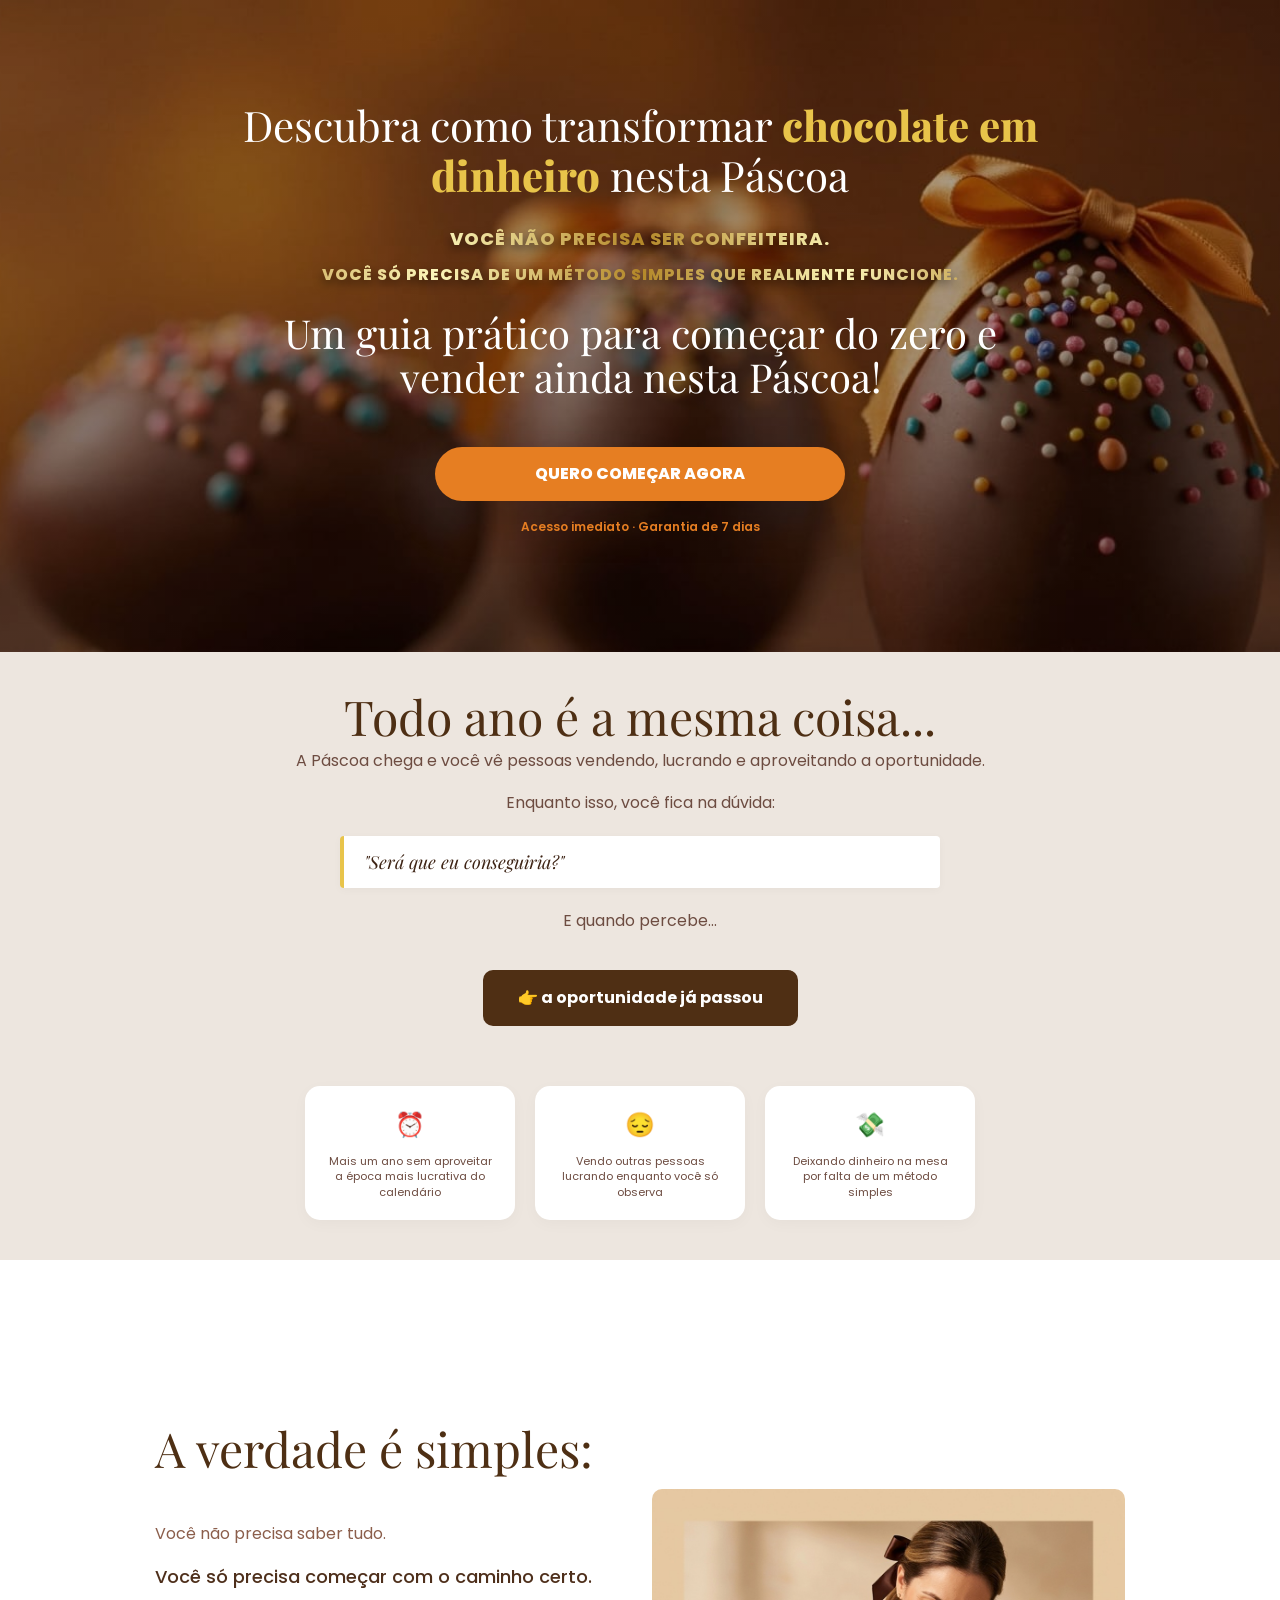
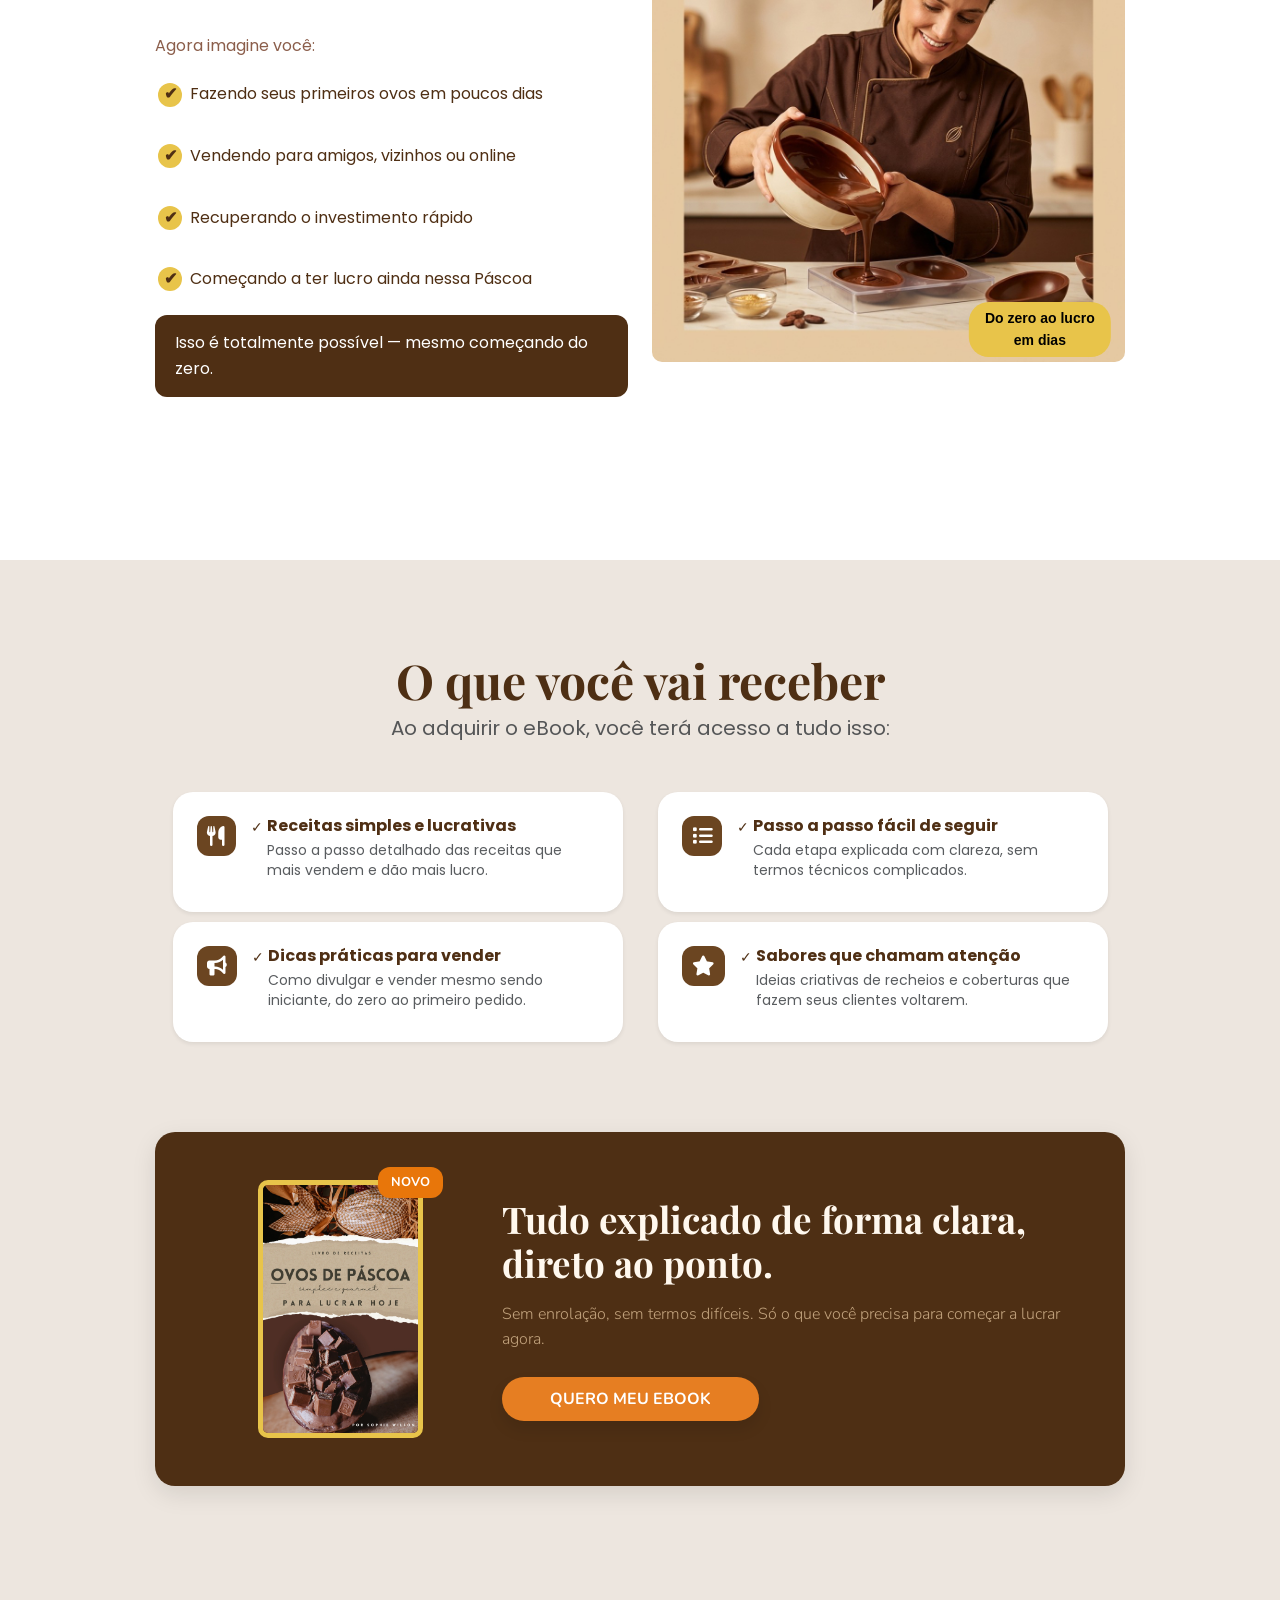
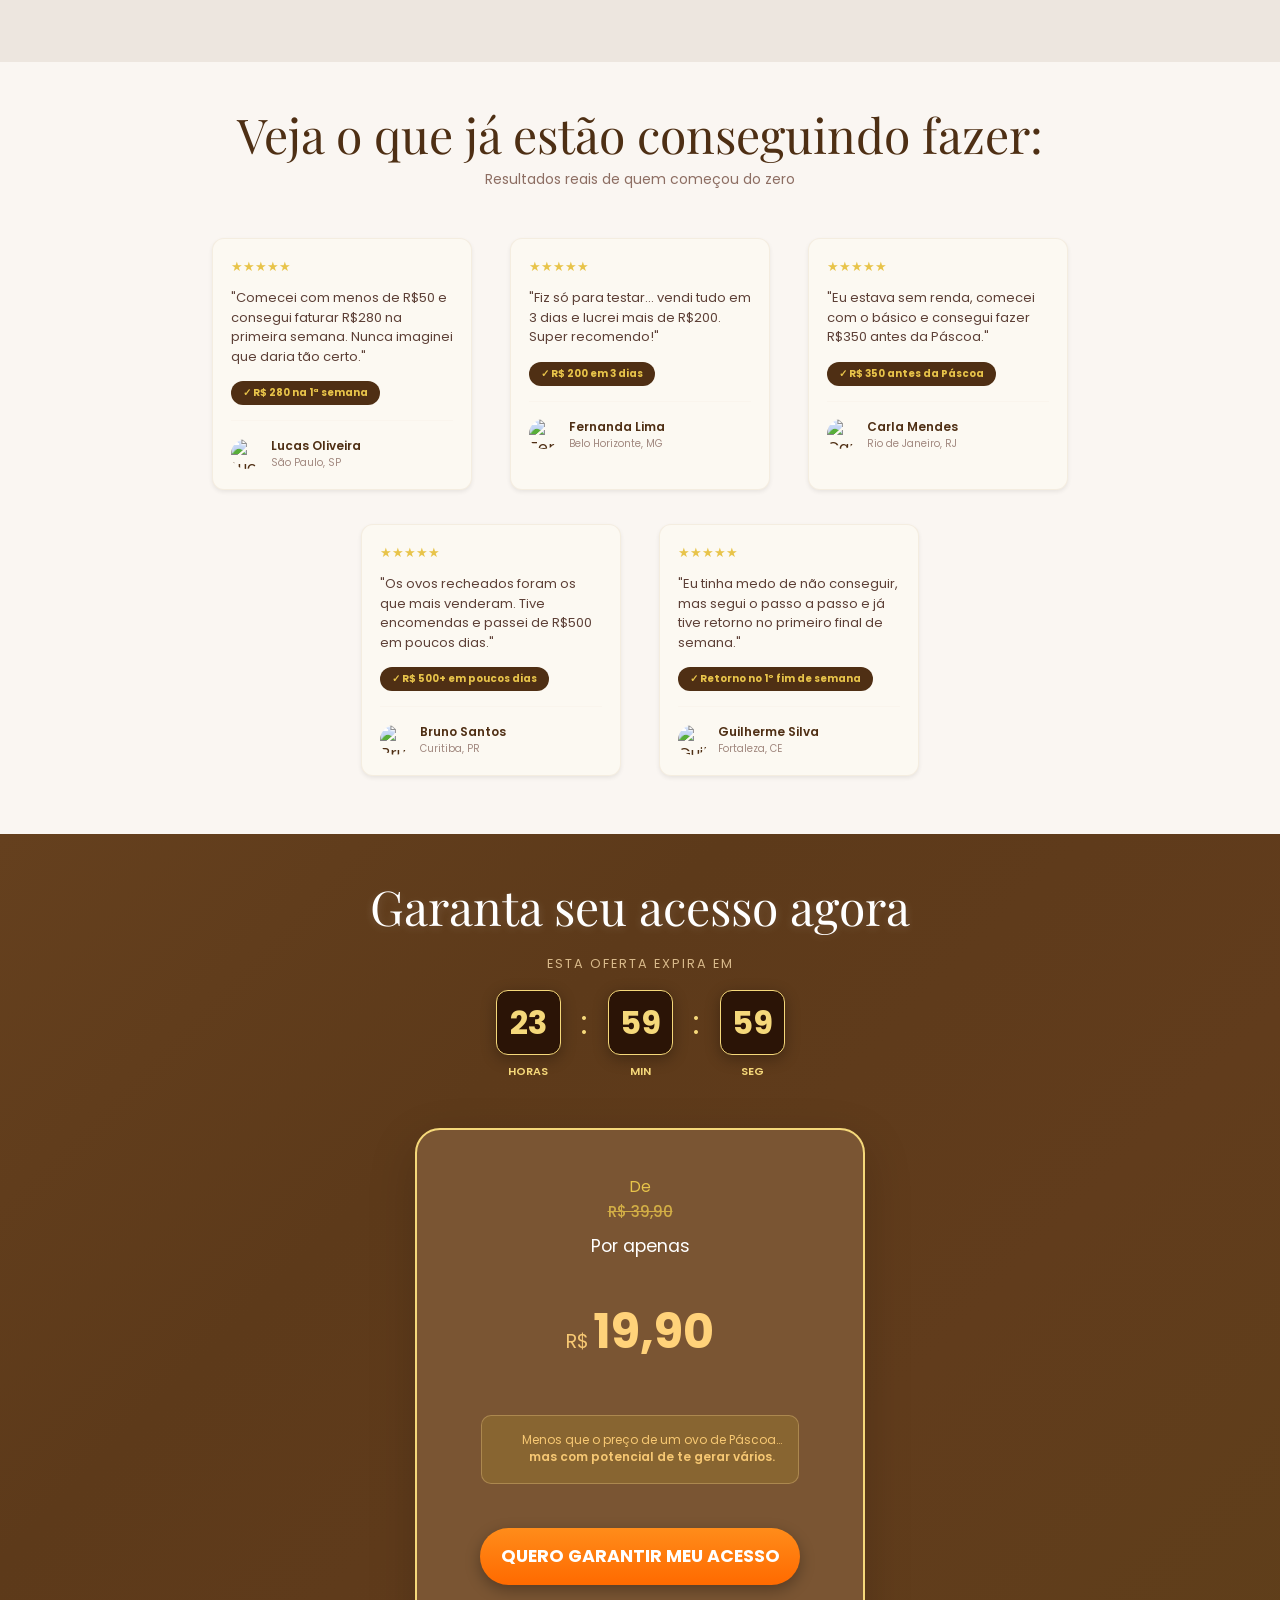
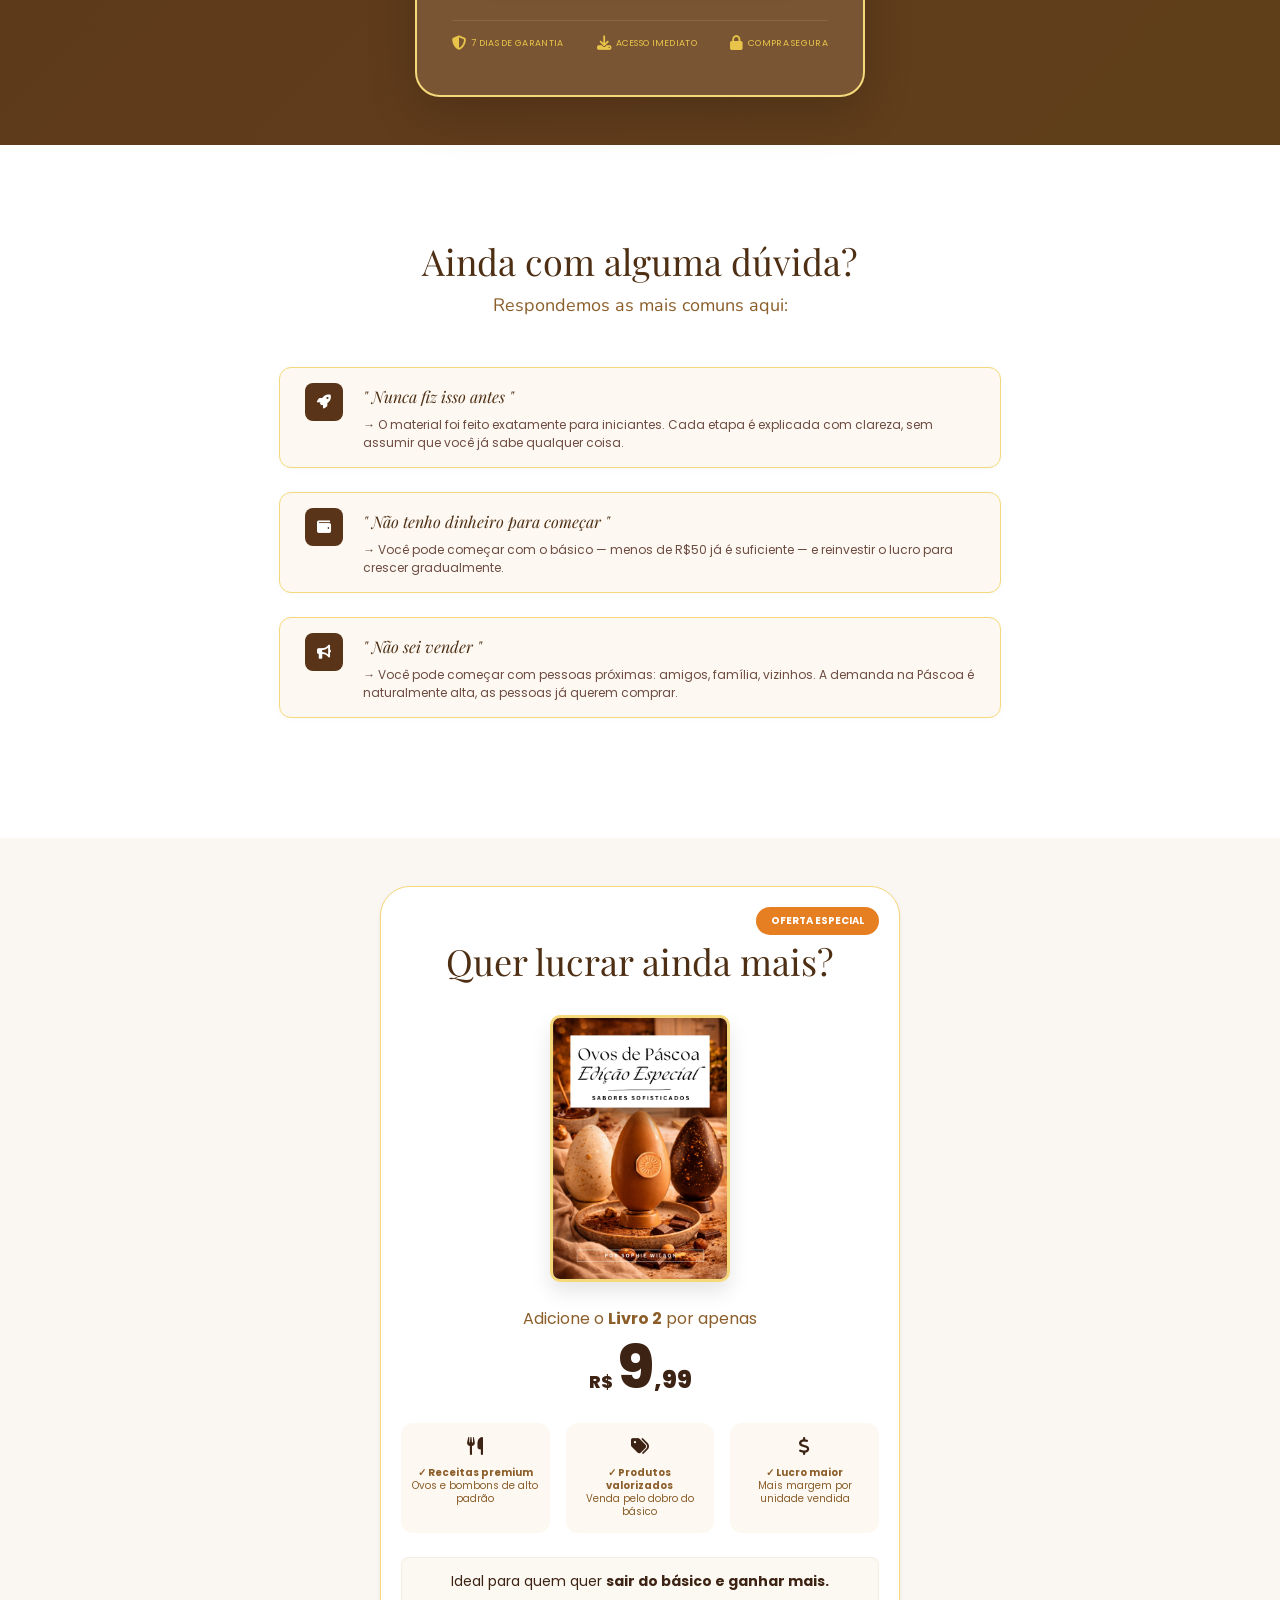
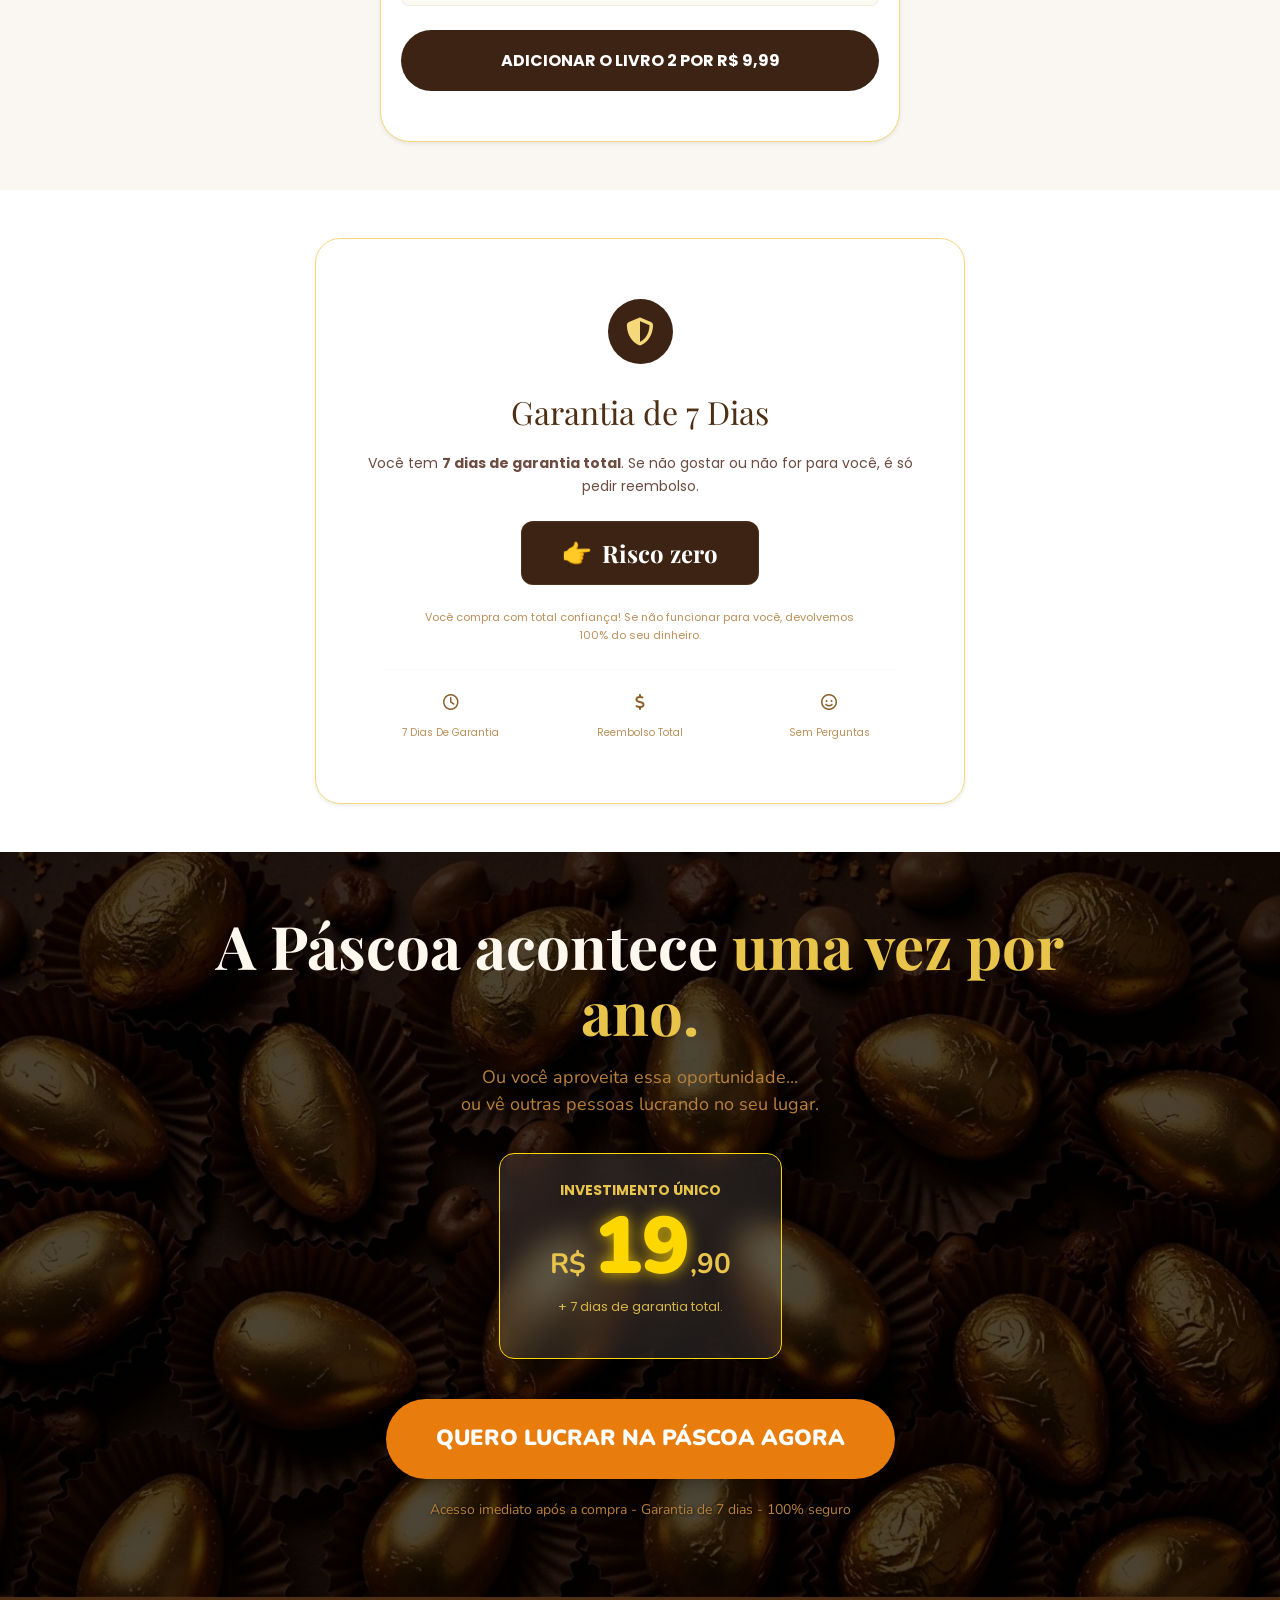
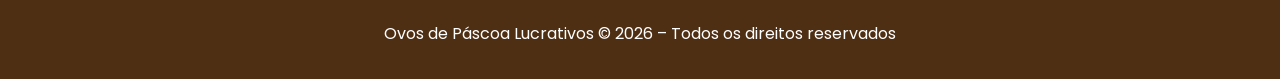
==== index.html @ e78e146a "Add files via upload" ====
<!DOCTYPE html>
<html lang="pt-br">

<head>
    <meta charset="UTF-8">
    <meta name="viewport" content="width=device-width, initial-scale=1.0">
    <title>Guia Prático de Páscoa - Lucro com Chocolate</title>
    <link href="https://fonts.googleapis.com/css2?family=Nunito:wght@400;700&display=swap" rel="stylesheet">
    <link href="https://cdn.jsdelivr.net/npm/bootstrap@5.3.0/dist/css/bootstrap.min.css" rel="stylesheet">
    <link
        href="https://fonts.googleapis.com/css2?family=Playfair+Display:wght@700&family=Poppins:wght@300;400;600;800&display=swap"
        rel="stylesheet">
    <link href="https://unpkg.com/aos@2.3.1/dist/aos.css" rel="stylesheet">
    <link rel="stylesheet" href="https://cdnjs.cloudflare.com/ajax/libs/font-awesome/6.4.2/css/all.min.css">
    <link href="https://cdn.jsdelivr.net/npm/bootstrap-icons/font/bootstrap-icons.css" rel="stylesheet">
    <link rel="stylesheet" href="style.css">
</head>

<body>

    <header class="hero-section text-center">
        <div class="container" data-aos="fade-up">
            <h1 class="display-4 mb-4">
                Descubra como transformar <span class="highlight-gold">chocolate em dinheiro</span> nesta Páscoa
            </h1>

            <p class="fs-4 fw-light mb-2 txt-pascoa-premium">Você não precisa ser confeiteira.</p>

            <p class="lead mb-4 txt-pascoa-premium">Você só precisa de um método simples que realmente funcione.</p>

            <h2 class="cta-headline mb-5">
                Um guia prático para começar do zero e vender ainda nesta Páscoa!
            </h2>

            <div class="d-grid gap-2 col-md-6 mx-auto">
                <a href="https://pay.kiwify.com.br/6N6B7Ie" class="btn btn-cta shadow-lg">QUERO COMEÇAR AGORA</a>
                <p class="small-orange-text mt-2">Acesso imediato · Garantia de 7 dias</p>
            </div>
        </div>
    </header>


   <section class="opportunity-section-pro">
    <div class="viewport-wrapper">
        <div class="content-limit" data-aos="fade-up">
            
            <h2 class="main-title-pro">Todo ano é a mesma coisa...</h2>
            
            <p class="text-pro">
                A Páscoa chega e você vê pessoas vendendo, lucrando e aproveitando a oportunidade.
            </p>
            
            <p class="text-pro">Enquanto isso, você fica na dúvida:</p>
            
            <div class="quote-box-pro">
                <p class="quote-inner">"Será que eu conseguiria?"</p>
            </div>
            
            <p class="text-pro">E quando percebe...</p>
            
            <div class="btn-box-pro">
                <div class="btn-action-pro">
                    👉 a oportunidade já passou
                </div>
            </div>

            <div class="cards-row-pro">
                <div class="card-item-pro">
                    <div class="icon-pro">⏰</div>
                    <p>Mais um ano sem aproveitar a época mais lucrativa do calendário</p>
                </div>

                <div class="card-item-pro">
                    <div class="icon-pro">😔</div>
                    <p>Vendo outras pessoas lucrando enquanto você só observa</p>
                </div>

                <div class="card-item-pro">
                    <div class="icon-pro">💸</div>
                    <p>Deixando dinheiro na mesa por falta de um método simples</p>
                </div>
            </div>

        </div>
    </div>
</section>
    <section class="section-truth py-5">
    <div class="container py-5">
        <div class="row align-items-center">
            
            <div class="col-lg-6 mb-5 mb-lg-0" data-aos="fade-right">
                <h2 class="truth-title">A verdade é simples:</h2> <br>
                
                <div class="truth-support-text mt-3">
                    <p>Você não precisa saber tudo.</p>
                    <p>Você só precisa começar com o caminho certo.</p>
                </div> <br>

                    <p class="transition-text">Agora imagine você:</p>

                <ul class="custom-list-gold mt-4">
                    <li><span class="check-badge">✔</span> Fazendo seus primeiros ovos em poucos dias</li><br>
                    <li><span class="check-badge">✔</span> Vendendo para amigos, vizinhos ou online</li><br>
                    <li><span class="check-badge">✔</span> Recuperando o investimento rápido</li><br>
                    <li><span class="check-badge">✔</span> Começando a ter lucro ainda nessa Páscoa</li>
                </ul>

                <div class="highlight-box-dark mt-4" data-aos="zoom-in" data-aos-delay="200">
                    Isso é totalmente possível — mesmo começando do zero.
                </div>
            </div>

            <div class="col-lg-6" data-aos="fade-left">
                <div class="image-container-truth">
                    <img src="image/mulher.jpeg" alt="Produção de Chocolate" class="img-fluid rounded-truth">
                    <div class="box-profit">
                        Do zero ao lucro em dias
                    </div>
                </div>
            </div>

        </div>
    </div>
</section>

    <section class="section-light py-5">
        <div class="container py-5">
            <div class="text-center mb-5" data-aos="fade-up">
                <h2 class="display-5 fw-bold">O que você vai receber</h2>
                <p class="fs-5 text-muted">Ao adquirir o eBook, você terá acesso a tudo isso:</p>
            </div>

            <div class="row g-0 mb-5 grouped-benefits">
                <div class="col-md-6" data-aos="fade-right">
                    <div class="benefit-box h-100 p-4 shadow-sm bg-white">
                        <div class="d-flex align-items-start">
                            <i class="fa-solid fa-utensils"></i><span class="check-icon me-1">✓</span>
                            <div>
                                <h5 class="fw-bold">Receitas simples e lucrativas</h5>
                                <p class="mb-0 text-muted">Passo a passo detalhado das receitas que mais vendem e dão
                                    mais lucro.</p>
                            </div>
                        </div>
                    </div>
                </div>
                <div class="col-md-6" data-aos="fade-left">
                    <div class="benefit-box h-100 p-4 shadow-sm bg-white">
                        <div class="d-flex align-items-start">
                            <i class="fa-solid fa-list"></i><span class="check-icon me-1">✓</span>
                            <div>
                                <h5 class="fw-bold">Passo a passo fácil de seguir</h5>
                                <p class="mb-0 text-muted">Cada etapa explicada com clareza, sem termos técnicos
                                    complicados.</p>
                            </div>
                        </div>
                    </div>
                </div>
                <div class="col-md-6" data-aos="fade-right">
                    <div class="benefit-box h-100 p-4 shadow-sm bg-white">
                        <div class="d-flex align-items-start">
                            <i class="fa-solid fa-bullhorn"></i><span class="check-icon me-1">✓</span>
                            <div>
                                <h5 class="fw-bold">Dicas práticas para vender</h5>
                                <p class="mb-0 text-muted">Como divulgar e vender mesmo sendo iniciante, do zero ao
                                    primeiro pedido.</p>
                            </div>
                        </div>
                    </div>
                </div>
                <div class="col-md-6" data-aos="fade-left">
                    <div class="benefit-box h-100 p-4 shadow-sm bg-white">
                        <div class="d-flex align-items-start">
                            <i class="fa-solid fa-star"></i><span class="check-icon me-1">✓</span>
                            <div>
                                <h5 class="fw-bold">Sabores que chamam atenção</h5>
                                <p class="mb-0 text-muted">Ideias criativas de recheios e coberturas que fazem seus
                                    clientes voltarem.</p>
                            </div>
                        </div>
                    </div>
                </div>
            </div>

            <div class="featured-offer-box p-4 p-md-5 text-white position-relative overflow-hidden" data-aos="zoom-in">
                
                <div class="row align-items-center">
                    <div class="col-md-4 text-center mb-4 mb-md-0">
                            <span class="badge-new">NOVO</span>
                            <img src="image/ebook.jpeg" alt="Produção de Chocolate" class="img-ebook">
                        </div>
                    <div class="col-md-8 text-center text-md-start">
                        <h3 class="fw-bold mb-3">Tudo explicado de forma clara, direto ao ponto.</h3>
                        <p class="lead opacity-75 mb-4">Sem enrolação, sem termos difíceis. Só o que você precisa para
                            começar a lucrar agora.</p>
                        <a href="https://pay.kiwify.com.br/Nts0kfv" class="btn btn-ctbook px-5">QUERO MEU EBOOK</a>
                    </div>
                </div>
            </div>
        </div>
    </section>
<section class="testimonials-pro py-5">
    <div class="container container-narrow">
        <div class="text-center mb-5" data-aos="fade-up">
            <h2 class="testimonial-main-title">Veja o que já estão conseguindo fazer:</h2>
            <p class="testimonial-subtitle">Resultados reais de quem começou do zero</p>
        </div>

        <div class="row g-4 justify-content-center">
            <div class="col-lg-4 col-md-6" data-aos="fade-up">
                <div class="t-card shadow-sm">
                    <div class="stars">★★★★★</div>
                    <p class="t-quote">"Comecei com menos de R$50 e consegui faturar R$280 na primeira semana. Nunca imaginei que daria tão certo."</p>
                    <div class="t-badge">✓ R$ 280 na 1ª semana</div>
                    <hr class="t-divider">
                    <div class="t-user">
                        <img src="https://i.pravatar.cc/150?u=a1" class="avatar-small" alt="Lucas Oliveira">
                        <div class="t-meta">
                            <span class="t-name">Lucas Oliveira</span>
                            <span class="t-loc">São Paulo, SP</span>
                        </div>
                    </div>
                </div>
            </div>

            <div class="col-lg-4 col-md-6" data-aos="fade-up" data-aos-delay="100">
                <div class="t-card shadow-sm">
                    <div class="stars">★★★★★</div>
                    <p class="t-quote">"Fiz só para testar... vendi tudo em 3 dias e lucrei mais de R$200. Super recomendo!"</p>
                    <div class="t-badge">✓ R$ 200 em 3 dias</div>
                    <hr class="t-divider">
                    <div class="t-user">
                        <img src="https://i.pravatar.cc/150?u=c4" class="avatar-small" alt="Fernanda Lima">
                        <div class="t-meta">
                            <span class="t-name">Fernanda Lima</span>
                            <span class="t-loc">Belo Horizonte, MG</span>
                        </div>
                    </div>
                </div>
            </div>

            <div class="col-lg-4 col-md-6" data-aos="fade-up" data-aos-delay="200">
                <div class="t-card shadow-sm">
                    <div class="stars">★★★★★</div>
                    <p class="t-quote">"Eu estava sem renda, comecei com o básico e consegui fazer R$350 antes da Páscoa."</p>
                    <div class="t-badge">✓ R$ 350 antes da Páscoa</div>
                    <hr class="t-divider">
                    <div class="t-user">
                        <img src="https://i.pravatar.cc/300?u=9472" class="avatar-small" alt="Carla Mendes">
                        <div class="t-meta">
                            <span class="t-name">Carla Mendes</span>
                            <span class="t-loc">Rio de Janeiro, RJ</span>
                        </div>
                    </div>
                </div>
            </div>

            <div class="col-lg-4 col-md-6" data-aos="fade-up" data-aos-delay="300">
                <div class="t-card shadow-sm">
                    <div class="stars">★★★★★</div>
                    <p class="t-quote">"Os ovos recheados foram os que mais venderam. Tive encomendas e passei de R$500 em poucos dias."</p>
                    <div class="t-badge">✓ R$ 500+ em poucos dias</div>
                    <hr class="t-divider">
                    <div class="t-user">
                        <img src="https://i.pravatar.cc/150?u=a4" class="avatar-small" alt="Bruno Santos">
                        <div class="t-meta">
                            <span class="t-name">Bruno Santos</span>
                            <span class="t-loc">Curitiba, PR</span>
                        </div>
                    </div>
                </div>
            </div>

            <div class="col-lg-4 col-md-6" data-aos="fade-up" data-aos-delay="400">
                <div class="t-card shadow-sm">
                    <div class="stars">★★★★★</div>
                    <p class="t-quote">"Eu tinha medo de não conseguir, mas segui o passo a passo e já tive retorno no primeiro final de semana."</p>
                    <div class="t-badge">✓ Retorno no 1º fim de semana</div>
                    <hr class="t-divider">
                    <div class="t-user">
                        <img src="https://i.pravatar.cc/150?u=a5" class="avatar-small" alt="Guilherme Silva">
                        <div class="t-meta">
                            <span class="t-name">Guilherme Silva</span>
                            <span class="t-loc">Fortaleza, CE</span>
                        </div>
                    </div>
                </div>
            </div>
        </div>
    </div>
</section>

<section id="offer" class="final-offer-section py-5">
    <div class="container text-center" data-aos="fade-up">
        
        <h2 class="premium-title mb-4">Garanta seu acesso agora</h2>

        <div class="scarcity-timer mb-5">
            <p class="timer-label">ESTA OFERTA EXPIRA EM</p>
            <div class="timer-container d-flex justify-content-center align-items-center">
                <div class="timer-group">
                    <div class="timer-box"><span id="hours">23</span></div>
                    <small>HORAS</small>
                </div>
                <span class="timer-sep">:</span>
                <div class="timer-group">
                    <div class="timer-box"><span id="minutes">59</span></div>
                    <small>MIN</small>
                </div>
                <span class="timer-sep">:</span>
                <div class="timer-group">
                    <div class="timer-box"><span id="seconds">00</span></div>
                    <small>SEG</small>
                </div>
            </div>
        </div>

        <div class="offer-card mx-auto shadow-lg">
            
            <div class="card-header-price">
                <p class="mb-0">De <span class="old-price-text"><br>R$ 39,90</span></p>
                <p class="mb-1 mt-2">Por apenas</p>
            </div>

            <div class="main-price-display">
                <span class="currency">R$</span>
                <span id="totalPrice" class="price-big">19,90</span>
            </div>

            <div class="order-bump-premium p-3 my-4">
                <div class="form-check d-flex align-items-center justify-content-center">
                    <label class="form-check-label order-text" for="orderBump">
                        Menos que o preço de um ovo de Páscoa…<br>
                        <strong>mas com potencial de te gerar vários.</strong>

                    </label>
                </div>
            </div>

            <a href="https://pay.kiwify.com.br/6N6B7Ie" class="btn btn-cta-final">QUERO GARANTIR MEU ACESSO</a>

            <div class="card-footer-trust">
                <div><i class="fas fa-shield-alt"></i><span class="d-block mt-1">7 dias de garantia</span></div>
                <div><i class="fas fa-download"></i><span class="d-block mt-1">Acesso imediato</span></div>
                <div><i class="fas fa-lock"></i><span class="d-block mt-1">Compra segura</span></div>
            </div>
        </div>

    </div>
</section>
<section class="faq-section py-5">
    <div class="container py-5">
        
        <div class="text-center mb-5" data-aos="fade-up">
            <h2 class="faq-main-title">Ainda com alguma dúvida?</h2>
            <p class="faq-subtitle">Respondemos as mais comuns aqui:</p>
        </div>

        <div class="row justify-content-center">
            <div class="col-lg-9">
                
                <div class="faq-card d-flex align-items-start mb-4" data-aos="fade-up" data-aos-delay="100">
                    <div class="faq-icon-box">
                        <i class="fas fa-rocket"></i>
                    </div>
                    <div class="faq-content">
                        <h3 class="faq-question">" Nunca fiz isso antes "</h3>
                        <p class="faq-answer">
                            <span class="arrow">→</span> O material foi feito exatamente para iniciantes. Cada etapa é explicada com clareza, sem assumir que você já sabe qualquer coisa.
                        </p>
                    </div>
                </div>

                <div class="faq-card d-flex align-items-start mb-4" data-aos="fade-up" data-aos-delay="200">
                    <div class="faq-icon-box">
                        <i class="fas fa-wallet"></i>
                    </div>
                    <div class="faq-content">
                        <h3 class="faq-question">" Não tenho dinheiro para começar "</h3>
                        <p class="faq-answer">
                            <span class="arrow">→</span> Você pode começar com o básico — menos de R$50 já é suficiente — e reinvestir o lucro para crescer gradualmente.
                        </p>
                    </div>
                </div>

                <div class="faq-card d-flex align-items-start mb-4" data-aos="fade-up" data-aos-delay="300">
                    <div class="faq-icon-box">
                        <i class="fas fa-bullhorn"></i>
                    </div>
                    <div class="faq-content">
                        <h3 class="faq-question">" Não sei vender "</h3>
                        <p class="faq-answer">
                            <span class="arrow">→</span> Você pode começar com pessoas próximas: amigos, família, vizinhos. A demanda na Páscoa é naturalmente alta, as pessoas já querem comprar.
                        </p>
                    </div>
                </div>

            </div>
        </div>
    </div>
</section>

<section class="upsell-container py-5">
    <div class="container d-flex justify-content-center">
        
        <div class="upsell-card shadow-sm">
            
            <span class="badge-special">OFERTA ESPECIAL</span>

            <h2 class="upsell-title">Quer lucrar ainda mais?</h2>

            <div class="book-mockup-container mb-4">
                <img src="image/oferta.jpeg" alt="Ebook Páscoa Especial" class="img-fluid book-img">
            </div>

            <p class="price-intro">Adicione o <strong>Livro 2</strong> por apenas</p>
            
            <div class="upsell-price-display mb-4">
                <span class="p-currency">R$</span>
                <span class="p-main">9</span>
                <span class="p-cents">,99</span>
            </div>

            <div class="row g-3 mb-4">
                <div class="col-4">
                    <div class="feature-box">
                        <i class="fas fa-utensils"></i>
                        <p><strong>✓ Receitas premium</strong><br>Ovos e bombons de alto padrão</p>
                    </div>
                </div>
                <div class="col-4">
                    <div class="feature-box">
                        <i class="fas fa-tags"></i>
                        <p><strong>✓ Produtos valorizados</strong><br>Venda pelo dobro do básico</p>
                    </div>
                </div>
                <div class="col-4">
                    <div class="feature-box">
                        <i class="fas fa-dollar-sign"></i>
                        <p><strong>✓ Lucro maior</strong><br>Mais margem por unidade vendida</p>
                    </div>
                </div>
            </div>

            <div class="highlight-text-bar mb-4">
                Ideal para quem quer <strong>sair do básico e ganhar mais.</strong>
            </div>

            <a href="https://pay.kiwify.com.br/itbBNyZ" class="btn-add-upsell">
                ADICIONAR O LIVRO 2 POR R$ 9,99
            </a>

        </div>
    </div>
</section> 

<section class="guarantee-wrap py-5">
    <div class="container d-flex justify-content-center" data-aos="zoom-in">
        
        <div class="guarantee-card-final shadow-sm">
            
            <div class="g-icon-circle mb-4">
                <i class="fas fa-shield-alt"></i>
            </div>

            <h2 class="g-title mb-3">Garantia de 7 Dias</h2>
            
            <p class="g-text mb-4">
                Você tem <strong>7 dias de garantia total</strong>. Se não gostar ou não for para você, é só pedir reembolso.
            </p>

            <div class="g-risk-pill mb-4">
                <span class="g-hand">👉</span> <span class="g-risk-text">Risco zero</span>
            </div>

            <p class="g-trust-text mb-4">
                Você compra com total confiança! Se não funcionar para você, devolvemos 100% do seu dinheiro.
            </p>

            <hr class="g-divider mb-4">

            <div class="row g-0 g-footer-grid">
                <div class="col-4">
                    <i class="far fa-clock"></i>
                    <span>7 dias de garantia</span>
                </div>
                <div class="col-4">
                    <i class="fas fa-dollar-sign"></i>
                    <span>Reembolso total</span>
                </div>
                <div class="col-4">
                    <i class="far fa-smile"></i>
                    <span>Sem perguntas</span>
                </div>
            </div>

        </div>
    </div>
</section>

<section class="age-pascoa">
  <div class="container-pascoa">
    
    <h1 class="titulo-principal">
      A Páscoa acontece <span class="destaque">uma vez por ano.</span>
    </h1>

    <p class="subtitulo">
      Ou você aproveita essa oportunidade...<br>
      ou vê outras pessoas lucrando no seu lugar.
    </p>

    <div class="card-investimento">
      <p class="label-investimento">Investimento único</p>
      <div class="preco">
        R$ <span class="valor">19</span>,90
      </div>
      <p class="garantia-extra">+ 7 dias de garantia total.</p>
    </div>

    <a href="https://pay.kiwify.com.br/Nts0kfv" class="botao-lucrar">QUERO LUCRAR NA PÁSCOA AGORA</a>

    <p class="texto-seguro">
      Acesso imediato após a compra - Garantia de 7 dias - 100% seguro
    </p>

  </div>
</section>

<footer class="py-4 text-center" style="background-color: var(--chocolate-dark); color: var(--soft-cream);">
    <div class="container">
        <p class="mb-2 text-white">Ovos de Páscoa Lucrativos © 2026 – Todos os direitos reservados</p>
    </div>
</footer>

    <script src="https://cdn.jsdelivr.net/npm/bootstrap@5.3.0/dist/js/bootstrap.bundle.min.js"></script>
    <script src="https://unpkg.com/aos@2.3.1/dist/aos.js"></script>
    <script src="script.js"></script>
</body>

</html>
---- style.css ----
/* ==========================================================================
   CONFIGURAÇÕES GERAIS E VARIÁVEIS
   ========================================================================== */
:root {
    --chocolate-dark: #4f2f14; 
    --chocolate-medium: #6d4c41;
    --chocolate-light: #fdf5e6;
    --accent-orange: #e67e22;
    --white: #ffffff;
    --gold-highlight: #E8C44A;
    --soft-cream: #FAF6F2;
    --brown-gold: #B07E4A;
}

body {
    font-family: 'Poppins', sans-serif;
    background-color: var(--chocolate-light);
    color: var(--chocolate-dark);
    line-height: 1.6;
}

h2, .main-title-pro, .truth-title, .faq-main-title, .premium-title, .guarantee-title, .u-header {
    font-family: "Playfair Display", Georgia, serif !important;
    font-style: normal !important;
    font-weight: 400 !important;
    color: rgb(78, 47, 20) !important;
    font-size: 48px !important;
    line-height: 48px !important;
}


h1,h3, h4 {
    font-family: 'Playfair Display', serif;
    font-size: 42px;
    font-weight: 700;
    color: #3d2314;
}

@media (max-width: 768px) {
    h2, .main-title-pro, .truth-title, .faq-main-title, .premium-title {
        font-size: 32px !important;
        line-height: 36px !important;
    }
}

p {
    font-family: 'Poppins', sans-serif;
    font-size: 16px;
    line-height: 1.6;
    color: #6d4c41;
}

.txt-pascoa-premium {
    /* Gradiente que simula reflexo de metal */
    background: linear-gradient(to right, #bf953f, #fcf6ba, #b38728, #fbf5b7, #aa771c);
    -webkit-background-clip: text; /* Motores Webkit (Chrome, Safari, Edge) */
     background-clip: text;
    -webkit-text-fill-color: transparent;
    
    font-weight: 800 !important;
    font-size: 2.5rem; /* Aumentei um pouco para dar impacto */
    text-transform: uppercase;
    letter-spacing: 1px;
    filter: drop-shadow(0px 4px 5px rgba(0, 0, 0, 0.5));
}


p.fs-4.txt-pascoa-premium {
    font-size: 1.8rem !important;
    text-transform: uppercase; /* Opcional: deixa a primeira frase mais impactante */
}
/* ==========================================================================
   COMPONENTES GLOBAIS (BOTÕES E HIGHLIGHTS)
   ========================================================================== */
.highlight-gold {
    color: var(--gold-highlight);
    font-weight: 800;
}

.btn-cta, .btn-cta-final, .u-btn-main {
    background-color: var(--accent-orange) !important;
    color: var(--white) !important;
    padding: 18px 35px;
    font-weight: 800;
    font-size: 1.1rem;
    border-radius: 50px !important;
    border: none;
    transition: all 0.3s ease;
    text-transform: uppercase;
    text-decoration: none;
    display: inline-block;
    box-shadow: 0 8px 15px rgba(0,0,0,0.1);
}

.btn-cta:hover, .btn-cta-final:hover, .u-btn-main:hover {
    color: var(--gold-highlight) !important;
    transform: translateY(-3px);
}

/* ==========================================================================
   HERO SECTION
   ========================================================================== */
.hero-section {
    padding: 100px 0;
    /* Certifique-se de usar um link direto de imagem, como este do Unsplash abaixo */
    background: linear-gradient(rgba(0, 0, 0, 0.3), rgba(0, 0, 0, 0.4)), 
                url('image/pascoa.jpeg') center/cover;
    color: var(--white);
    background-repeat: no-repeat;
    background-attachment: scroll; /* Ou 'fixed' para efeito parallax */
}

.hero-section h1 {
    color: #ffffff; /* H1 branco */
}

.hero-section h2.cta-headline {
    color: #f1f1f1; /* H2 um pouco cinza claro */
}

.hero-section .lead {
    color: #e0e0e0; /* Lead mais claro */
}

/* Estreita o conteúdo da Hero Section */
.hero-section .container {
    max-width: 850px; /* Limita a largura para o texto não ficar muito espalhado */
    margin: 0 auto;
}

/* Reduz o tamanho do H1 principal */
.hero-section h1.display-4 {
    font-size: 42px !important; /* Letra menor para o título principal */
    line-height: 1.2;
}

/* Reduz os parágrafos de apoio */
.hero-section p.fs-4 {
    font-size: 18px !important; /* Diminuindo o "Você não precisa ser confeiteira" */
}

.hero-section p.lead {
    font-size: 16px !important; /* Diminuindo o "Você só precisa de um método simples" */
}

/* Aplica a regra específica de 48px que você pediu para o H2 na Hero */
.hero-section h2.cta-headline {
    font-family: "Playfair Display", Georgia, serif !important;
    font-style: normal !important;
    font-weight: 400 !important;
    color: rgb(255, 255, 255) !important; /* Mantive branco para destacar no fundo escuro */
    font-size: 40px !important; /* Ajustado levemente para 40px para não ficar maior que o H1 no layout estreito */
    line-height: 44px !important;
}

/* Ajuste do botão e texto auxiliar */
.hero-section .btn-cta {
    padding: 15px 30px;
    font-size: 16px;
}

.hero-section .small-orange-text {
    font-size: 12px; /* Letra bem pequena no rodapé do botão */
}

.text-soft-cream { color: var(--soft-cream) !important; }

.cta-headline {
    color: var(--gold-highlight);
    font-size: 2.2rem;
    font-weight: 700;
}

.small-orange-text {
    color: var(--accent-orange);
    font-size: 0.9rem;
    font-weight: 600;
}

/* ==========================================================================
   OPPORTUNITY SECTION (PRO)
   ========================================================================== */
.opportunity-section-pro {
    background-color: #EDE6DF;
    min-height: 2vh;
    width: 100%;
    display: flex;
    flex-direction: column;
    align-items: center; /* Centraliza o conteúdo horizontalmente */
    justify-content: center; /* Centraliza o conteúdo verticalmente */
    padding: 40px 180px;
    box-sizing: border-box;
}

.viewport-wrapper {
    width: 100%;
    max-width: 700px; /* Reduzi para o conteúdo não ficar tão espalhado */
    margin: 0 auto;
}

.content-limit {
    text-align: center;
    width: 100%;
}

/* Garante que o box de citação e o botão fiquem no centro */
.quote-box-pro {
    background-color: #FFFFFF;
    border-left: 4px solid #E8C44A; /* Barra dourada mais fina */
    padding: 12px 20px; /* Reduzi o espaço interno */
    display: block;
    width: 100%;
    max-width: 600px; /* Reduzi a largura do box da seção */
    margin: 20px auto;
    text-align: left;
    border-radius: 4px;
    box-shadow: 0 2px 10px rgba(0,0,0,0.03);
}

.quote-inner {
    font-family: 'Playfair Display', serif;
    font-style: italic;
    font-size: 18px; /* Letra bem menor como solicitado */
    color: #3d2314;
    margin: 0;
}

.btn-box-pro {
    display: flex;
    justify-content: center;
    width: 100%;
    margin-bottom: 40px;
}

.btn-action-pro {
    background-color: var(--chocolate-dark);
    color: var(--white);
    padding: 15px 35px;
    border-radius: 10px;
    font-weight: 700;
    margin: 20px auto;
    display: block;
    border: none;
}

/* Grid de Cards Centralizado */
.cards-row-pro {
    display: flex; 
    justify-content: center;
    gap: 20px;
    flex-wrap: wrap; /* Garante que quebre linha no telemóvel */
    margin-top: 20px;
}

.card-item-pro {
    background: #FFFFFF;
    padding: 20px;
    border-radius: 15px;
    box-shadow: 0 4px 15px rgba(0,0,0,0.03);
    width: 100%;
    max-width: 210px; 
    text-align: center;
}

.icon-pro {
    font-size: 24px; /* Ícone um pouco menor */
    margin-bottom: 10px;
}

.card-item-pro p {
    font-family: 'Poppins', sans-serif;
    font-size: 11px; /* Letra reduzida para o visual limpo */
    color: var(--chocolate-medium);
    margin: 0;
    line-height: 1.4;
}

@media (max-width: 992px) {
    .cards-row-pro {
        grid-template-columns: 1fr; /* Empilha no mobile */
        max-width: 400px;
        margin-left: auto;
        margin-right: auto;
    }
}

/* ==========================================================================
   TRUTH SECTION
   ========================================================================== */
.section-truth {
    background-color: var(--white);
    display: flex;
    flex-direction: column;
    justify-content: center;
    padding: 40px 20px;  /* corrigido vírgula para espaço */
    min-height: 100vh;
    box-sizing: border-box;
    text-align: left;    /* texto alinhado à esquerda */
    align-items: stretch; /* itens ocupam largura total */
}

.section-text {
    background-color: var(--white);
    display: flex;
    flex-direction: column;
    justify-content: center;
    padding: 40px 20px;
    min-height: 100vh;
    box-sizing: border-box;
    text-align: left;
    align-items: stretch;
}

.check-badge {
    width: 24px;
    height: 24px;
    margin-right: 8px;
    display: inline-flex;
    align-items: center;
    justify-content: center;
    border-radius: 50%;
    background-color: var(--gold-highlight);
    color: var(--chocolate-dark);
    font-weight: bold;
    flex-shrink: 0;
}

.highlight-box-dark {
    background-color: var(--chocolate-dark);
    color: var(--white);
    padding: 20px;
    border-radius: 12px;
}

/* Primeiro e terceiro com a mesma cor */
.truth-support-text p:first-child,
.transition-text {
    color: #8B5E4B;
    margin-left: 0;
    padding-left: 0;
    font-size: 16px; /* ajuste se precisar */
    font-weight: 400;
}

/* Segundo diferente */
.truth-support-text p:nth-child(2) {
    color: #4E2F1B; /* ou a cor que você quiser */
    font-size: 18px;
    font-weight: 480;
}

.custom-list-gold {
    list-style: none;
    margin-left: 3px;
    padding-left: 0;
}

.custom-list-gold li {
    display: flex;
    align-items: center;
    gap: 0;             /* já usamos margin-right no check-badge */
    font-size: 16px;    /* ajuste igual ao texto acima */
    line-height: 1.4;
    margin-bottom: 12px;
}

.highlight-box-dark {
    background-color: var(--chocolate-dark);
    color: var(--white);
    padding: 15px 20px;
    font-size: 16px;
    max-width: 500px;
    margin-left: 0px;   /* mesma margem que os parágrafos */
    margin-top: 20px;
    display: flex;
}

.image-container-truth {
    justify-content: center;
    position: relative;
    display: inline-block;
    margin-top: 30px;  /* espaçamento da imagem em relação ao texto */
}


.img-fluid {
    width: 100%; /* Garantir que a imagem tenha largura responsiva */
    border-radius: 10px; /* Bordas arredondadas na imagem */
}

.box-profit {
    position: absolute;
    bottom: 5px; /* Coloca a caixa na parte inferior da imagem */
    left: 70%; /* Move a caixa para a esquerda */
    transform: translateX(-10%); /* Ajusta para garantir o centralizado */
    background-color: #E8C44A; /* Cor de fundo amarela */
    padding: 5px 15px; /* Ajuste o padding para diminuir o tamanho da caixa */
    border-radius: 20px; /* Bordas arredondadas */
    color: #000; /* Cor do texto agora é preta */
    font-weight: bold; /* Texto em negrito */
    font-size: 14px; /* Reduzir o tamanho da fonte */
    text-align: center; /* Alinhamento do texto */
    font-family: 'Arial', sans-serif; /* Alterar a fonte */
}

/* ==========================================================================
   LIGHT SECTION
   ========================================================================== */

   .section-light {
    background-color: #EDE6DF;
    min-height: 2vh;
    width: 100%;
    display: flex;
    flex-direction: column;
    align-items: center; /* Centraliza o conteúdo horizontalmente */
    justify-content: center; /* Centraliza o conteúdo verticalmente */
    padding: 100px 20px;
    box-sizing: border-box;
}

.benefit-box {
    border-radius: 20px;        /* bordas mais arredondadas */
    padding: 30px  25px;              /* mantém espaçamento interno */
    font-size: 14px;            /* letras menores */
    transition: all 0.3s ease;  /* efeito suave */
    box-shadow: 0 4px 10px rgba(0,0,0,0.05); /* leve sombra */
    min-height: 120px;
    max-width: 450px;
    margin: 0 auto;
}

/* Box de oferta em destaque */
.featured-offer-box {
    background-color: #4E2F14; /* Cor de fundo escura */
    color: #FFFFFF;            /* Texto branco */
    border-radius: 20px;       /* Bordas arredondadas */
    min-height: 280px;         /* Altura mínima */
    max-width: 1200px;
    width: 100%;
    margin: 5rem auto;          /* Largura máxima */
    padding: 1.8rem 2.2rem;             /* Espaçamento interno */
    position: relative;
    overflow: hidden;
    box-shadow: 0 8px 25px rgba(0, 0, 0, 0.1); /* Sombra suave */
}

/* Badge "NOVO" */
.featured-offer-box .badge-new {
    position: absolute;
    top: 10%;
    left: 23%;
    background-color: #E8760A; 
    color: #FFFFFF;            
    font-weight: bold;
    padding: 0.3rem 0.8rem;
    border-radius: 12px;
    font-size: 0.8rem;
    font-family: 'Nunito', sans-serif;
}

/* Imagem do eBook */
.img-ebook {
    width: 60%; /* Define a largura da imagem para 50% */
    border: 5px solid #E8C44A; /* Borda dourada ao redor da imagem */
    border-radius: 10px;       /* Bordas arredondadas na imagem */
    box-sizing: border-box;    /* Inclui a borda no cálculo do tamanho */
}

/* Títulos e parágrafos */
.featured-offer-box h3 {
    font-size: 2.3rem;
    font-weight: bold;
    color: #FFF8EE;
    font-family: 'Playfair Display', serif;
}

.featured-offer-box p {
    font-size: 1rem;
    opacity: 0.85;
    color: #E8C9A0; /* Cor suave para o texto */
    font-family: 'Nunito', sans-serif;
}


/* Botão CTA */
.featured-offer-box .btn-ctbook {
    background-color: var(--accent-orange) !important;
    color: var(--white) !important;           /* Cor do texto do botão */
    border: none;
    padding: 10px 20px;
    border-radius: 50px !important;
    border: none;
    font-weight: bold;
    cursor: pointer;
    text-transform: uppercase;
    text-decoration: none;
    display: inline-block;
    box-shadow: 0 8px 15px rgba(0,0,0,0.1);

    font-family: 'Nunito', sans-serif; /* Aplica a fonte Nunito ao botão */
    transition: all 0.3s ease;
}

.featured-offer-box .btn-ctbook:hover {
    background-color: #E8760A;
    color: var(--gold-highlight) !important;
    transform: translateY(-3px)
}


/* Títulos dentro da box */
.benefit-box h5 {
    font-size: 16px;            /* tamanho menor que antes */
    margin-bottom: 6px;
}

.container {
    max-width: 1000px;     /* ✅ Container menor e centralizado */
    margin: 0 auto;
    padding-left: 15px;
    padding-right: 15px;
}

.grouped-benefits .row {
    display: flex;
    justify-content: space-between; /* Garante que as colunas fiquem próximas */
    gap: 10px; /* Ajuste o gap para controlar o espaço entre as colunas */
}

/* Garantir que as colunas fiquem mais próximas, removendo margens extras */
.grouped-benefits .col-md-6 {
    margin: 0;  /* Remove margens extras */
    padding: 0; /* Remove padding para garantir que fiquem bem próximos */
}



.grouped-benefits .benefit-box {
    padding: 1rem; /* Ajusta o espaçamento interno para dar o visual desejado */
}


.row .col-md-6 {
    margin-bottom: 10px; /* Ajuste a margem inferior para as colunas */
}

/* Parágrafos dentro da box */
.benefit-box p {
    font-size: 14px;
    line-height: 1.4;
}


.section-light i {
    background-color: #6b4521;
    color: #ffffff;
    width: 50px;
    height: 40px;
    margin-right: 15px;
    display: flex;
    align-items: center;
    justify-content: center;
    border-radius: 12px;
    padding: 10px;
    font-size: 20px; /* controla o tamanho do ícone */
}

/* ==========================================================================
   BENEFITS & TESTIMONIALS
   ========================================================================== */

.testimonials-pro {
    background-color: #faf6f2; /* Cor de fundo atualizada */
    padding: 80px 0;
}
/* Container Estreito conforme a foto */
.container-narrow {
    max-width: 900px; /* Estreita a secção de depoimentos */
    margin: 0 auto;
}

/* Título conforme especificação anterior */
.testimonial-main-title {
    font-family: "Playfair Display", Georgia, serif !important;
    font-style: normal !important;
    font-weight: 400 !important;
    color: rgb(78, 47, 20) !important;
    font-size: 48px !important;
    line-height: 48px !important;
    margin-bottom: 10px;
}

.testimonial-subtitle {
    font-size: 14px;
    color: #8d6e63;
    margin-bottom: 40px;
}

/* Estilo do Card de Depoimento */
.t-card {
    background: #fff;
    padding: 25px;
    border-radius: 12px;
    border: 1px solid #f9f1eb;
    height: 100%;
    display: flex;
    flex-direction: column;
}

.stars {
    color: var(--gold-highlight);
    font-size: 13px; /* Estrelas menores */
    margin-bottom: 10px;
}

.t-quote {
    font-family: 'Poppins', sans-serif;
    font-size: 13px; /* Letra mantida pequena */
    color: #5d4037;
    line-height: 1.5;
    margin-bottom: 15px;
}

.t-badge {
    background-color: var(--chocolate-dark);
    color: var(--gold-highlight);
    display: inline-block;
    padding: 4px 12px;
    border-radius: 20px;
    font-size: 10px; /* Texto da badge menor */
    font-weight: 700;
    align-self: flex-start;
}

.t-card {
    background-color: #fcf9f2; /* Cor de fundo atualizada conforme solicitado */
    padding: 18px; /* Reduzi muito o padding interno para diminuir o card */
    border-radius: 12px;
    border: 1px solid rgba(176, 126, 74, 0.1);
    height: 100%;
    display: flex;
    flex-direction: column;
    max-width: 260px; /* Limita a largura do card para ele não expandir demais */
    margin: 0 auto; /* Centraliza o card na coluna do Bootstrap */
    box-shadow: 0 4px 10px rgba(0,0,0,0.02);
}

.t-divider {
    border: none;
    border-top: 1px solid rgba(176, 126, 74, 0.1); /* Linha sutil da cor do tema */
    margin: 15px 0;
}

/* Info do Usuário */
.t-user {
    display: flex;
    align-items: center;
}

.avatar-small {
    width: 30px; /* Avatar menor */
    height: 30px;
    border-radius: 50%;
    margin-right: 10px;
    object-fit: cover;
}

.t-meta {
    display: flex;
    flex-direction: column;
}

.t-name {
    font-size: 12px;
    font-weight: 600;
    color: var(--chocolate-dark);
}

.t-loc {
    font-size: 10px;
    color: #a1887f;
}

/* ==========================================================================
   OFFER & TIMER SECTION
   ========================================================================== */
/* FUNDO DA SECTION */
.final-offer-section {
    /* Aplicando as 4 cores em um gradiente linear de 135 graus */
    background: linear-gradient(135deg, #65401E, #5D3A1A, #613C1C, #5F3F1A);
    padding: 100px 0;
    position: relative;
    color: #ffffff;
}

/* TÍTULO */
.final-offer-section .premium-title,
.final-offer-section .premium-title *   {
    font-size: 2.5rem;
    font-weight: 600;
     color: #ffffff !important;;
    text-shadow: 0 2px 10px rgba(255,255,255,0.15);
}

/* TIMER */

.timer-container {
    gap: 10px;
}

/* Estilo do Timer igual ao da imagem 607798.png */
.timer-group {
    display: flex;
    flex-direction: column;
    align-items: center;
}

.timer-box {
    background: #2b1406;
    width: 65px;
    height: 65px;
    border-radius: 12px;
    display: flex;
    align-items: center;
    justify-content: center;
    border: 1.5px solid #F5D87A !important;
    box-shadow: 0 4px 15px rgba(0,0,0,0.3);
}

.timer-box span {
    color: #F5D87A; /* Dourado para os números */
    font-size: 32px;
    font-weight: bold;
}

.timer-group small {
    color: #F5D87A;
    font-size: 11px;
    margin-top: 8px;
    font-weight: 600;
}

.timer-sep {
    color: #F5D87A;
    font-size: 32px;
    margin: 0 10px;
    padding-bottom: 25px; /* Alinha os dois pontos com os boxes */
}

.timer-label {
    color: #d8b98a;
    font-size: 0.8rem;
    letter-spacing: 2px;
    text-align: center;
    margin-bottom: 15px;
}

/* CARD */
/* Card Principal (A moldura marrom) */
.offer-card {
    background-color: #7A5533 !important;
    padding: 45px 35px !important;
    border-radius: 25px;
    max-width: 450px;
    margin: 40px auto 0 auto;
    border: 2px solid #F5D87A !important; 
    box-shadow: 0 20px 50px rgba(0,0,0,0.4);
    display: flex;
    flex-direction: column;
    align-items: center;
}

/* Título Branco conforme sua imagem */
.offer-card .premium-title {
    font-family: 'Playfair Display', serif !important;
    font-weight: 400 !important;
    font-size: 48px !important;
    color: #ffffff !important;
    text-align: center;
    margin-bottom: 30px;
}

/* Container das informações de preço */
.card-header-price {
    text-align: center;
    margin-bottom: 10px;
}

/* Cor do "De" e do preço riscado */
.card-header-price p:first-child, 
.card-header-price .old-price-text {
    color: #E8C44A !important; /* Bronze Dourado solicitado */
    font-size: 0.95rem;
    margin-bottom: 0;
}

/* Garante que o risco do preço antigo apareça */
.old-price-text {
    text-decoration: line-through;
    font-weight: 500;
}

/* Cor do "Por apenas" em Branco */
.card-header-price p:last-child {
    color: #ffffff !important; /* Branco puro para destaque */
    font-size: 1.1rem;
    font-weight: 400;
    margin-top: 5px;
}



/* PREÇO ANTIGO */
.old-price-text {
    text-decoration: line-through;
    color: #e0c39b;
    opacity: 0.8;
}

/* PREÇO PRINCIPAL */
.main-price-display {
    margin: 20px 0;
}

.currency {
    font-size: 1.2rem;
    color: #f7c873;
}

.price-big {
    font-size: 3rem;
    font-weight: bold;
    color: #ffd27a;
}

/* CAIXA DE TEXTO */
.order-bump-premium {
    background: #886531;
    border-radius: 10px;
    padding: 12px 15px;
    text-align: center;
    border: 1px solid rgba(255, 215, 150, 0.3);
}

.order-text {
    font-size: 0.75rem; /* menor, igual da imagem */
    color: #f7c873;
    line-height: 1.4;
}

.order-text strong {
    font-weight: 600;
    color: #f7c873;
}


/* BOTÃO */
.btn-cta-final {
    background: linear-gradient(180deg, #ff8c1a, #ff6a00);
    border: none;
    padding: 15px;
    border-radius: 30px;
    font-weight: bold;
    width: 100%;
    max-width: 320px;
    margin: 20px auto 15px auto;
    display: block;
    color: #fff;
    transition: 0.3s;
    box-shadow: 0 5px 15px rgba(0,0,0,0.3);
}

.btn-cta-final:hover {
    transform: translateY(-2px);
    box-shadow: 0 8px 20px rgba(0,0,0,0.4);
}

/* FOOTER ICONES */
/* Container pai: distribui os 3 selos pelo card */
.card-footer-trust {
    display: flex;
    justify-content: space-between; /* Espalha os itens */
    align-items: center;
    width: 100%;
    margin-top: 20px;
    padding-top: 15px;
    border-top: 1px solid rgba(255, 255, 255, 0.1);
    gap: 10px; /* Espaço entre cada um dos 3 blocos */
}

/* Cada bloco individual (ícone + texto) */
.card-footer-trust div {
    display: flex;
    align-items: center; /* Alinha ícone e texto verticalmente no centro */
    gap: 5px; /* Espaço entre o ícone e a palavra */
}

/* O texto (span) ajustado para horizontal e cor bronze */
.card-footer-trust .d-block {
    display: inline-block !important; /* Força a ficar na mesma linha do ícone */
    color: #E8C44A !important;
    font-size: 9px !important; /* Letra menor para caber tudo em uma linha */
    margin-top: 0 !important; /* Remove a margem que jogava para baixo */
    text-transform: uppercase;
    white-space: nowrap; /* Impede que o texto quebre linha */
    letter-spacing: 0.3px;
}

/* Ícone na mesma cor e tamanho ajustado */
.card-footer-trust i {
    color: #E8C44A !important;
    font-size: 0.9rem;
}


/* ==========================================================================
   UPSELL & FAQ
   ========================================================================== */
/* CONTAINER GERAL */
.upsell-container {
    background-color: #faf6f2;
}

/* CARD DE UPSELL */
.upsell-card {
   background-color: #ffffff;
    border: 1px solid #F5D87A;
    border-radius: 30px;
    padding: 50px 20px; 
    max-width: 520px; 
    width: 100%;
    position: relative;
    text-align: center;
    margin: 0 auto; 
    box-shadow: 0 10px 30px rgba(0,0,0,0.05);
}

/* ETIQUETA LARANJA */
.badge-special {
    position: absolute;
    top: 20px;
    right: 20px;
    background-color: #e67e22;
    color: #fff;
    font-size: 10px;
    font-weight: 700;
    padding: 6px 15px;
    border-radius: 20px;
    text-transform: uppercase;
}

/* TÍTULO UPSELL */
.upsell-title {
    font-family: "Playfair Display", serif !important;
    font-size: 36px !important;
    color: rgb(78, 47, 20) !important;
    margin-bottom: 30px;
}

/* MOCKUP DO LIVRO */
.book-img {
    max-width: 180px;
    border: 3px solid #F5D87A;
    border-radius: 10px;
    box-shadow: 0 10px 20px rgba(0,0,0,0.1);
}

/* ESTILO DO PREÇO */
.price-intro {
    color: #8b5e2a;
    font-size: 16px;
    margin-bottom: 5px;
}

.upsell-price-display {
    color: #3d2314;
    display: flex;
    justify-content: center;
    align-items: baseline;
    font-weight: 800;
}

.p-currency { font-size: 18px; margin-right: 5px; }
.p-main { font-size: 60px; line-height: 1; }
.p-cents { font-size: 24px; }

/* GRID DE BENEFÍCIOS (CARDZINHOS) */
.feature-box {
    background-color: #fdf8f2; /* Fundo suave solicitado para cards */
    padding: 15px 10px;
    border-radius: 12px;
    height: 100%;
}

.feature-box i {
    color: #3d2314;
    font-size: 18px;
    margin-bottom: 10px;
    display: block;
}

.feature-box p {
    font-size: 10px; /* Letra pequena conforme solicitado */
    color: #8b5e2a;
    line-height: 1.3;
    margin: 0;
}

/* BARRA DE DESTAQUE */
.highlight-text-bar {
    background-color: #fcf9f2;
    padding: 12px;
    border-radius: 8px;
    font-size: 14px;
    color: #3d2314;
    border: 1px solid rgba(176, 126, 74, 0.1);
}

/* BOTÃO ESCURO (ESTILO DA IMAGEM) */
.btn-add-upsell {
    background-color: #3d2314; /* Marrom chocolate escuro */
    color: #ffffff;
    display: block;
    width: 100%;
    padding: 18px;
    border-radius: 50px;
    text-decoration: none;
    font-weight: 700;
    font-size: 16px;
    transition: 0.3s;
}

.btn-add-upsell:hover {
    background-color: #52301c;
    color: #fff;
    transform: translateY(-2px);
}

/* FUNDO DA SEÇÃO FAQ */
.faq-section {
    background-color: #FFFFFF; /* Mantém o fundo bem limpo */
    padding: 80px 20px;
}

/* TÍTULO PRINCIPAL DO FAQ */
.faq-main-title {
    font-family: "Playfair Display", Georgia, serif !important;
    font-style: normal !important;
    font-weight: 400 !important;
    color: rgb(78, 47, 20) !important;
    font-size: 36px !important;
    line-height: 40px !important;
    margin-bottom: 10px;
    text-align: center;
}

/* SUBTÍTULO DO FAQ */
.faq-subtitle {
    font-family: 'Nunito', sans-serif !important;
    font-style: normal !important;
    font-weight: 400 !important;
    color: rgb(139, 94, 42) !important;
    font-size: 18px !important;
    line-height: 28px !important;
    margin-bottom: 40px;
    text-align: center;
    display: block; /* Garante que ocupe a linha toda para centralizar */
}

/* BOX DO FAQ (ESTILO MINIMALISTA) */
.faq-card {
    background-color: #FDF8F2; /* Cor de fundo suave solicitada */
    border-radius: 12px; /* Bordas um pouco mais retas para o minimalismo */
    padding: 15px 25px; /* Espaçamento interno justo */
    
    /* Borda no estilo solicitado (#F5D87A), porém fina para ser minimalista */
    border: 1px solid #F5D87A; 
    
    display: flex;
    align-items: center;
    max-width: 750px; /* Largura estreita conforme a imagem */
    margin: 0 auto 12px auto; /* Reduzi o espaço entre um card e outro */
    box-shadow: 0 2px 8px rgba(0,0,0,0.02); /* Sombra quase invisível */
}

/* CAIXINHA DO ÍCONE */
.faq-icon-box {
    background-color: #5A3418 !important; /* Marrom escuro */
    color: #fff !important; /* Ícone no dourado da borda */
    width: 38px; /* Ícone ainda menor para ser minimalista */
    height: 38px;
    min-width: 38px;
    border-radius: 8px;
    display: flex;
    align-items: center;
    justify-content: center;
    font-size: 14px; /* Símbolo pequeno */
}

/* ESTILO DA PERGUNTA CONFORME ESPECIFICAÇÃO */
.faq-question {
    font-family: "Playfair Display", Georgia, serif !important;
    font-style: italic !important;
    font-weight: 400 !important; /* Peso leve conforme solicitado */
    color: rgb(78, 47, 20) !important; /* Marrom escuro específico */
    font-size: 16px !important;
    line-height: 28px !important;
    margin-bottom: 5px; /* Espaço sutil para a resposta */
    display: block;
}

/* Ajuste na resposta para acompanhar a nova hierarquia */
.faq-answer{
    font-family: 'Poppins', sans-serif;
    font-size: 12px; /* Aumentei levemente para 13px para não sumir perto dos 20px do título */
    color: #6d4c41;
    line-height: 1.5;
    margin: 0;
}

/* AJUSTE DO TEXTO PARA FICAR AO LADO DO ÍCONE */
.faq-content {
    margin-left: 20px;
    text-align: left;
}

/* ==========================================================================
   GUARANTEE SECTION
   ========================================================================== */
/* FUNDO DA SEÇÃO */
.guarantee-wrap {
    background-color: #ffffff;
}

/* CARD DE GARANTIA (ESTREITO E MINIMALISTA) */
.guarantee-card-final {
    background-color: #ffffff;
    border: 1px solid #F5D87A; /* Borda dourada padronizada */
    border-radius: 25px;
    padding: 60px 40px;
    max-width: 650px; /* Card estreito conforme a imagem */
    width: 100%;
    text-align: center;
}

/* CÍRCULO DO ÍCONE */
.g-icon-circle {
    background-color: #3d2314; /* Marrom escuro */
    width: 65px;
    height: 65px;
    border-radius: 50%;
    display: flex;
    align-items: center;
    justify-content: center;
    margin: 0 auto;
}

.g-icon-circle i {
    color: #F5D87A; /* Dourado no ícone */
    font-size: 28px;
}

/* TÍTULO (PLAYFAIR DISPLAY) */
.g-title {
    font-family: "Playfair Display", serif !important;
    font-size: 32px !important;
    color: rgb(78, 47, 20) !important;
    font-weight: 400 !important;
}

/* TEXTOS */
.g-text {
    font-size: 14px;
    color: #6d4c41;
    line-height: 1.6;
}

.g-trust-text {
    font-size: 11px; /* Letra bem pequena conforme a imagem */
    color: #BB905C;
    max-width: 80%;
    margin: 0 auto;
}

/* PILL "RISCO ZERO" */
.g-risk-pill {
    background-color: #3d2314;
    border: 1px solid rgba(187, 144, 92, 0.15);
    display: inline-flex;
    align-items: center;
    padding: 12px 40px;
    border-radius: 12px;
}

/* TEXTO "RISCO ZERO" - COM GRADIENTE CORRIGIDO */
.g-risk-text {
    font-family: "Playfair Display", serif;
    font-weight: 700;
    font-size: 24px;
    background: linear-gradient(to right, #FFFF, #ffff);
    -webkit-background-clip: text;
    background-clip: text;
    -webkit-text-fill-color: transparent; 
    color: transparent; 
}

.g-hand {
    font-size: 24px;
    margin-right: 10px;
}

/* DIVISOR SUTIL */
.g-divider {
    border: 0;
    border-top: 1px solid #eee;
    width: 90%;
    margin: 0 auto;
}

/* FOOTER DE ÍCONES */
.g-footer-grid i {
    color: #8b5e2a;
    font-size: 16px;
    display: block;
    margin-bottom: 8px;
}

.g-footer-grid span {
    font-size: 10px;
    color: #BB905C;
    text-transform: capitalize;
}

/* ==========================================================================
   AGE DE PÁSCOA
   ========================================================================== */
/* Importação das fontes */
@import url('https://fonts.googleapis.com/css2?family=Nunito:wght@400;700;900&family=Playfair+Display:wght@400;700&display=swap');

.age-pascoa {
  width: 100%;
  /* Altura reduzida para ser mais compacta */
  min-height: 600px; 
  display: flex;
  align-items: center;
  justify-content: center;
  text-align: center;
  background: linear-gradient(rgba(0,0,0,0.7), rgba(0,0,0,0.7)), url('image/ovos.jpeg');
  background-size: cover;
  background-position: center;
  padding: 60px 20px;
}

.container-pascoa {
  max-width: 900px;
  display: flex;
  flex-direction: column; /* Garante que tudo fique um embaixo do outro */
  align-items: center;    /* Centraliza horizontalmente */
}

.titulo-principal {
  font-family: "Playfair Display", Georgia, serif;
  font-size: 60px;
  line-height: 1.1;
  color: rgb(255, 248, 238);
  margin-bottom: 20px;
}

.titulo-principal .destaque {
  color: rgb(232, 196, 74);
  font-weight: 700;
}

.subtitulo {
  font-family: 'Nunito', sans-serif;
  font-size: 18px;
  color: rgb(184, 128, 58) !important;
  margin-bottom: 35px;
  line-height: 1.5;
}

/* Card de Preço com Borda Dourada */
.card-investimento {
  background: rgba(255, 255, 255, 0.1);
  backdrop-filter: blur(15px);
  border: 0.8px solid #FFD700; /* Borda Dourada */
  border-radius: 15px;
  padding: 25px 50px;
  margin-bottom: 20px;
  font-family: 'Nunito', sans-serif;
  transition: transform 0.3s ease;
}

.card-investimento * {
  color: rgb(232, 196, 74) !important;
}

.card-investimento p {
  color: rgb(232, 196, 74) !important;
}


.label-investimento {
  font-size: 14px;
  color: rgb(232, 196, 74) !important;
  text-transform: uppercase;
  font-weight: 700;
  margin-bottom: 5px;
}

.preco {
  font-size: 28px;
  font-weight: 700;
  color: #fff;
}

/* O número 37 em Destaque Total */
.valor {
  color: #FFD700 !important; 
  font-family: 'Nunito', sans-serif;
  font-weight: 900;
  font-size: 80px; /* Bem grande para converter */
  line-height: 1;
  text-shadow: 0 0 15px rgba(255, 215, 0, 0.8); /* Brilho dourado */
  display: inline-block;
}

.garantia-extra {
  font-size: 13px;
  color: rgb(232, 196, 74) !important;
  opacity: 0.9;
  margin-top: 10px;
}

/* Botão Pulsante */
.botao-lucrar {
  display: inline-block;
  background-color: #e87c0d; 
  color: #ffffff;
  font-family: 'Nunito', sans-serif;
  font-weight: 900;
  font-size: 22px;
  text-decoration: none;
  padding: 22px 50px;
  border-radius: 50px;
  text-transform: uppercase;
  margin-top: 20px;
  animation: pulsar 1.5s infinite;
  box-shadow: 0 4px 15px rgba(0,0,0,0.3);
}

/* Texto de segurança com cor melhorada para leitura */
.texto-seguro {
  font-family: 'Nunito', sans-serif;
  font-size: 14px;
  color: rgb(184, 128, 58) !important; /* Cor clara para destacar no fundo escuro */
  margin-top: 20px;
  font-weight: 400;
  text-shadow: 1px 1px 3px rgba(0,0,0,0.8);
}

/* Animação do Botão */
@keyframes pulsar {
  0% { transform: scale(1); box-shadow: 0 0 0 0 rgba(232, 124, 13, 0.7); }
  70% { transform: scale(1.06); box-shadow: 0 0 0 15px rgba(232, 124, 13, 0); }
  100% { transform: scale(1); box-shadow: 0 0 0 0 rgba(232, 124, 13, 0); }
}

/* Mobile */
@media (max-width: 600px) {
  .titulo-principal { font-size: 38px; line-height: 1.2; }
  .valor { font-size: 60px; }
  .botao-lucrar { font-size: 16px; padding: 18px 20px; width: 90%; }
}

/* ==========================================================================
   RESPONSIVIDADE
   ========================================================================== */



/* Garantia de Centralização Global */
.offer-card, .guarantee-card, .upsell-dark-card {
    margin-left: auto;
    margin-right: auto;
    text-align: center;
}
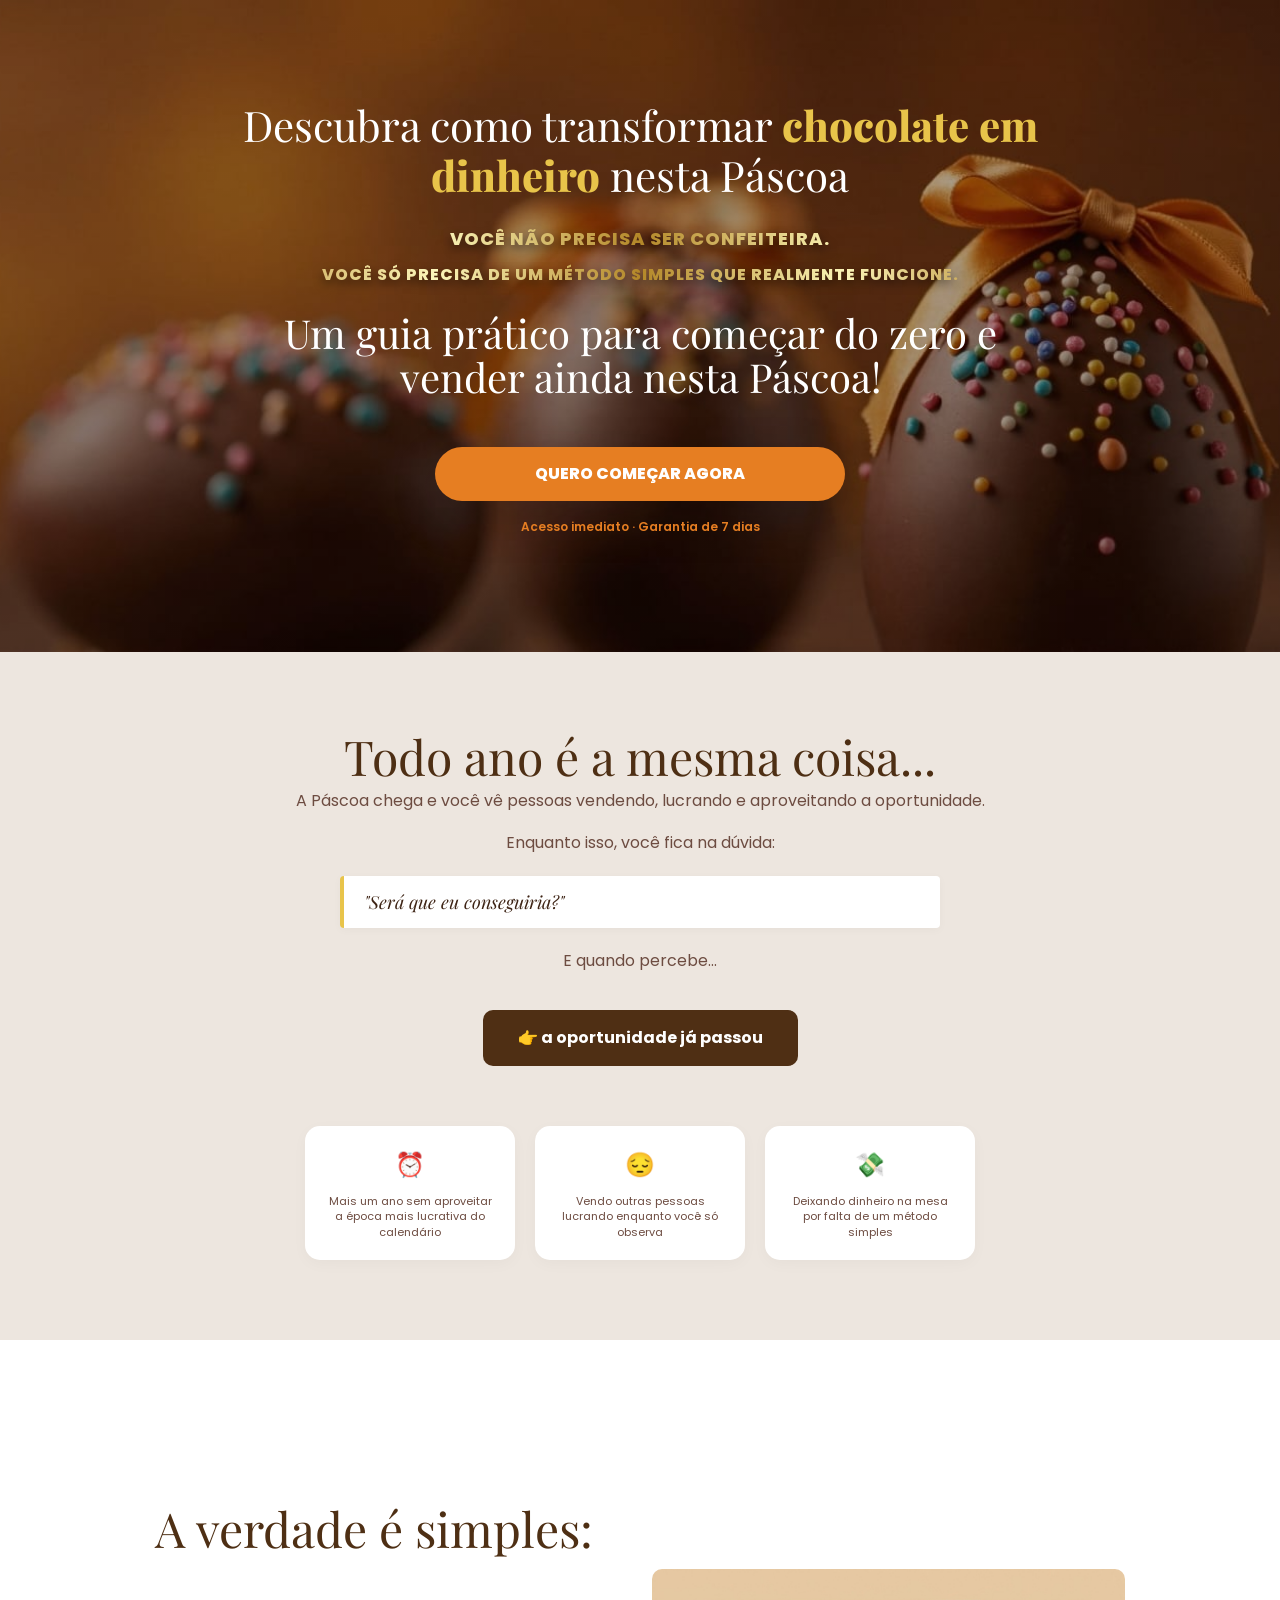
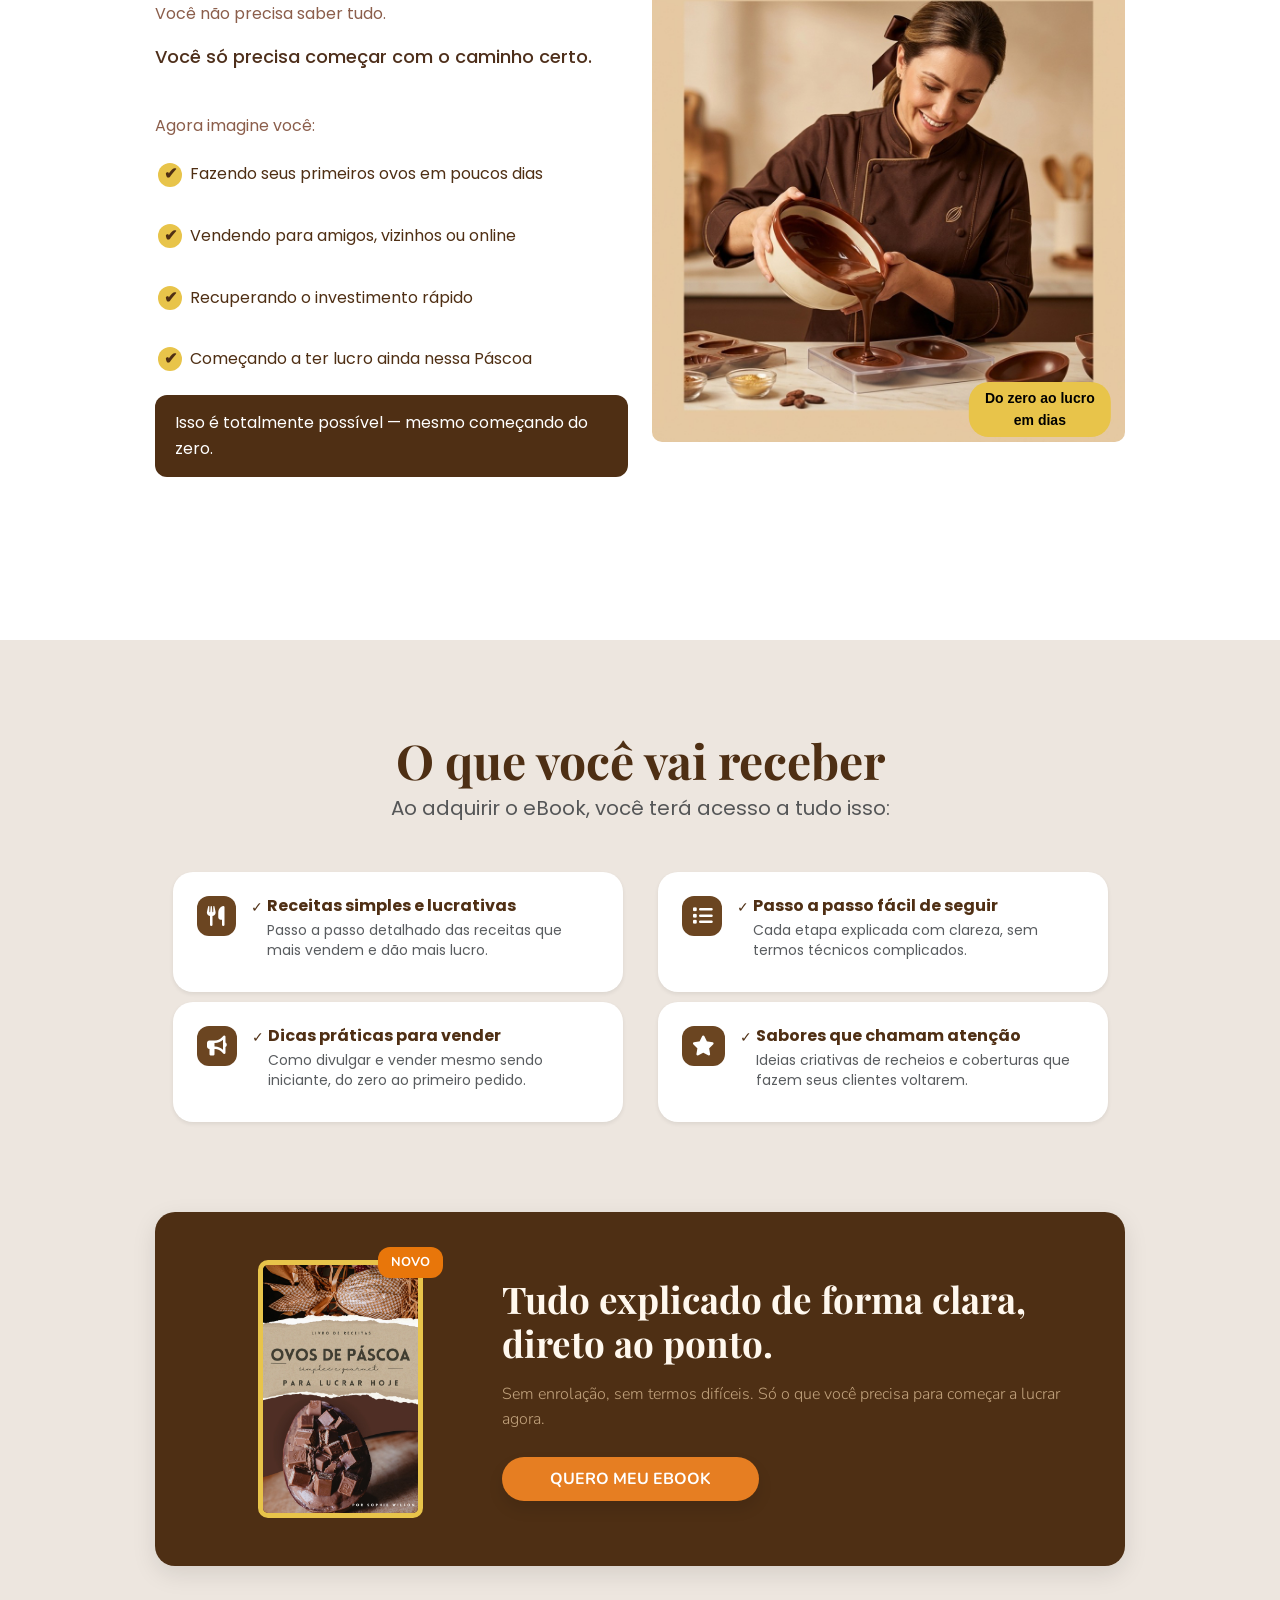
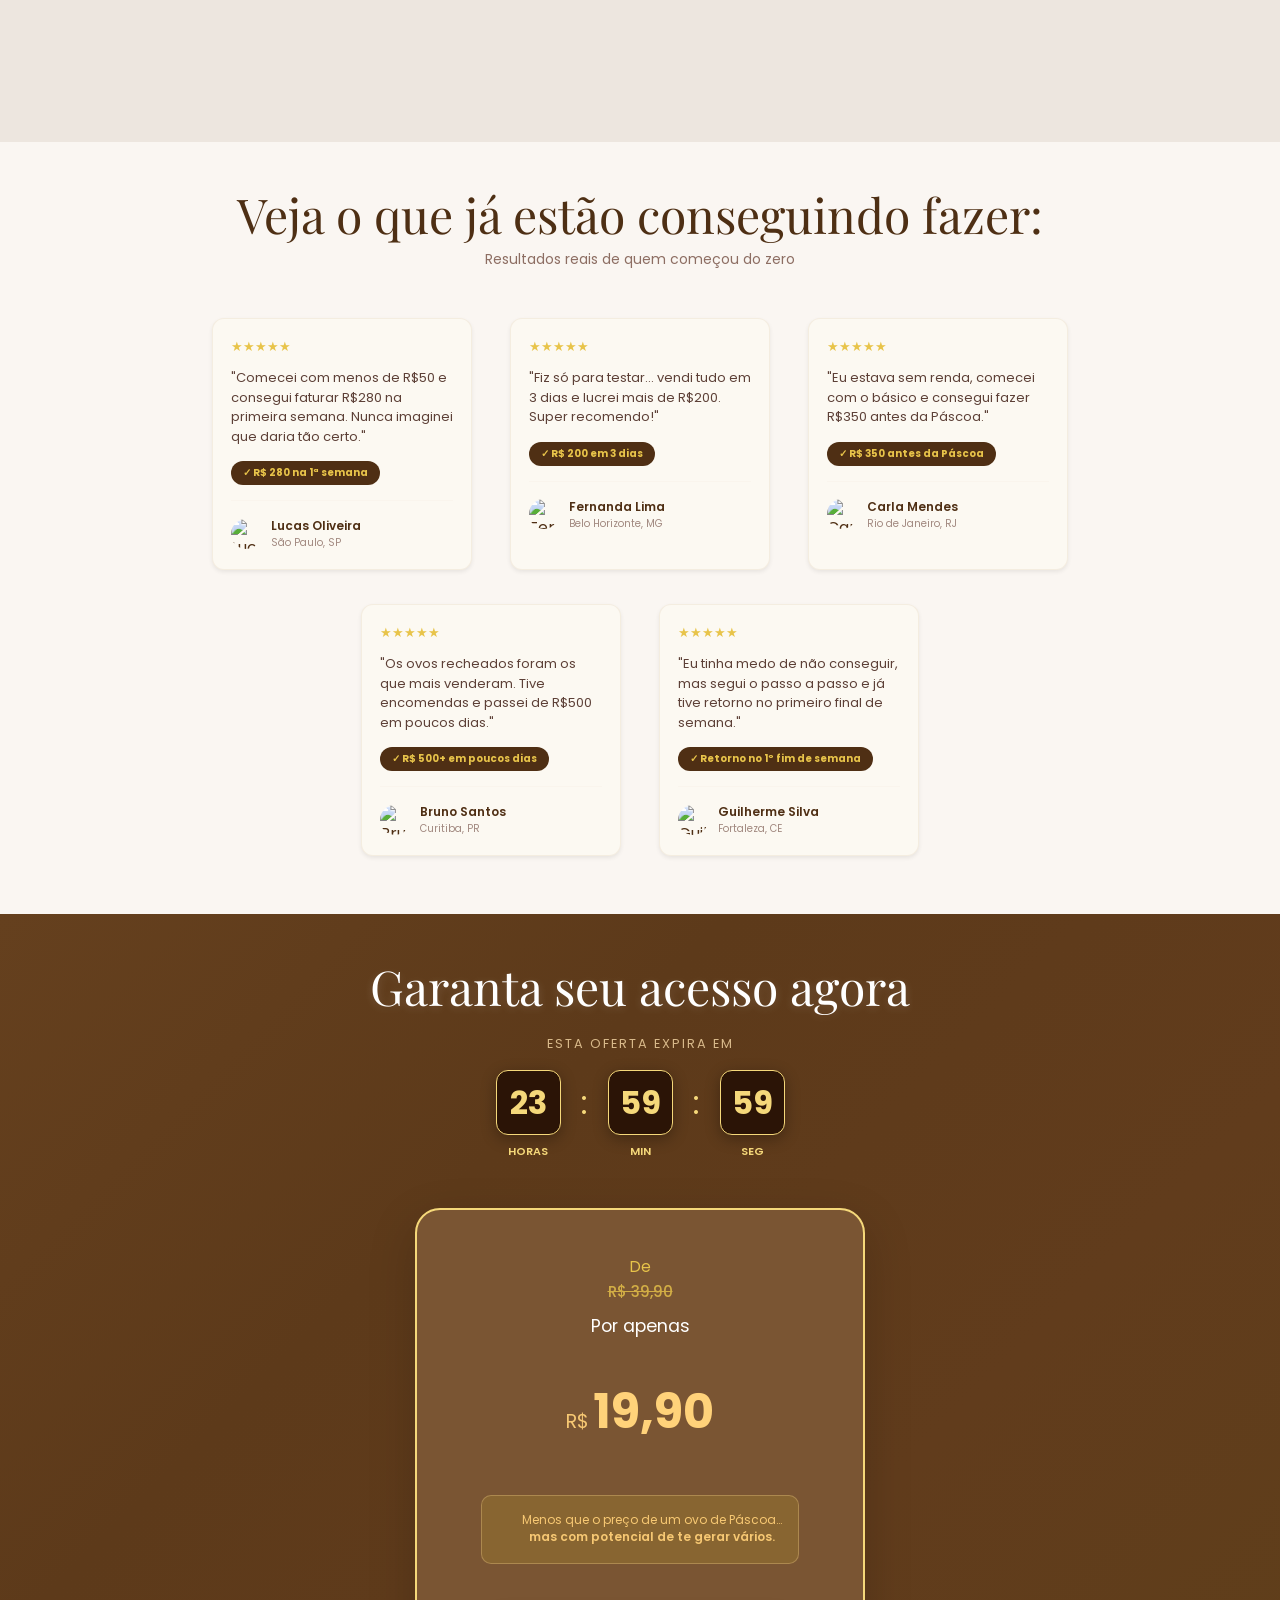
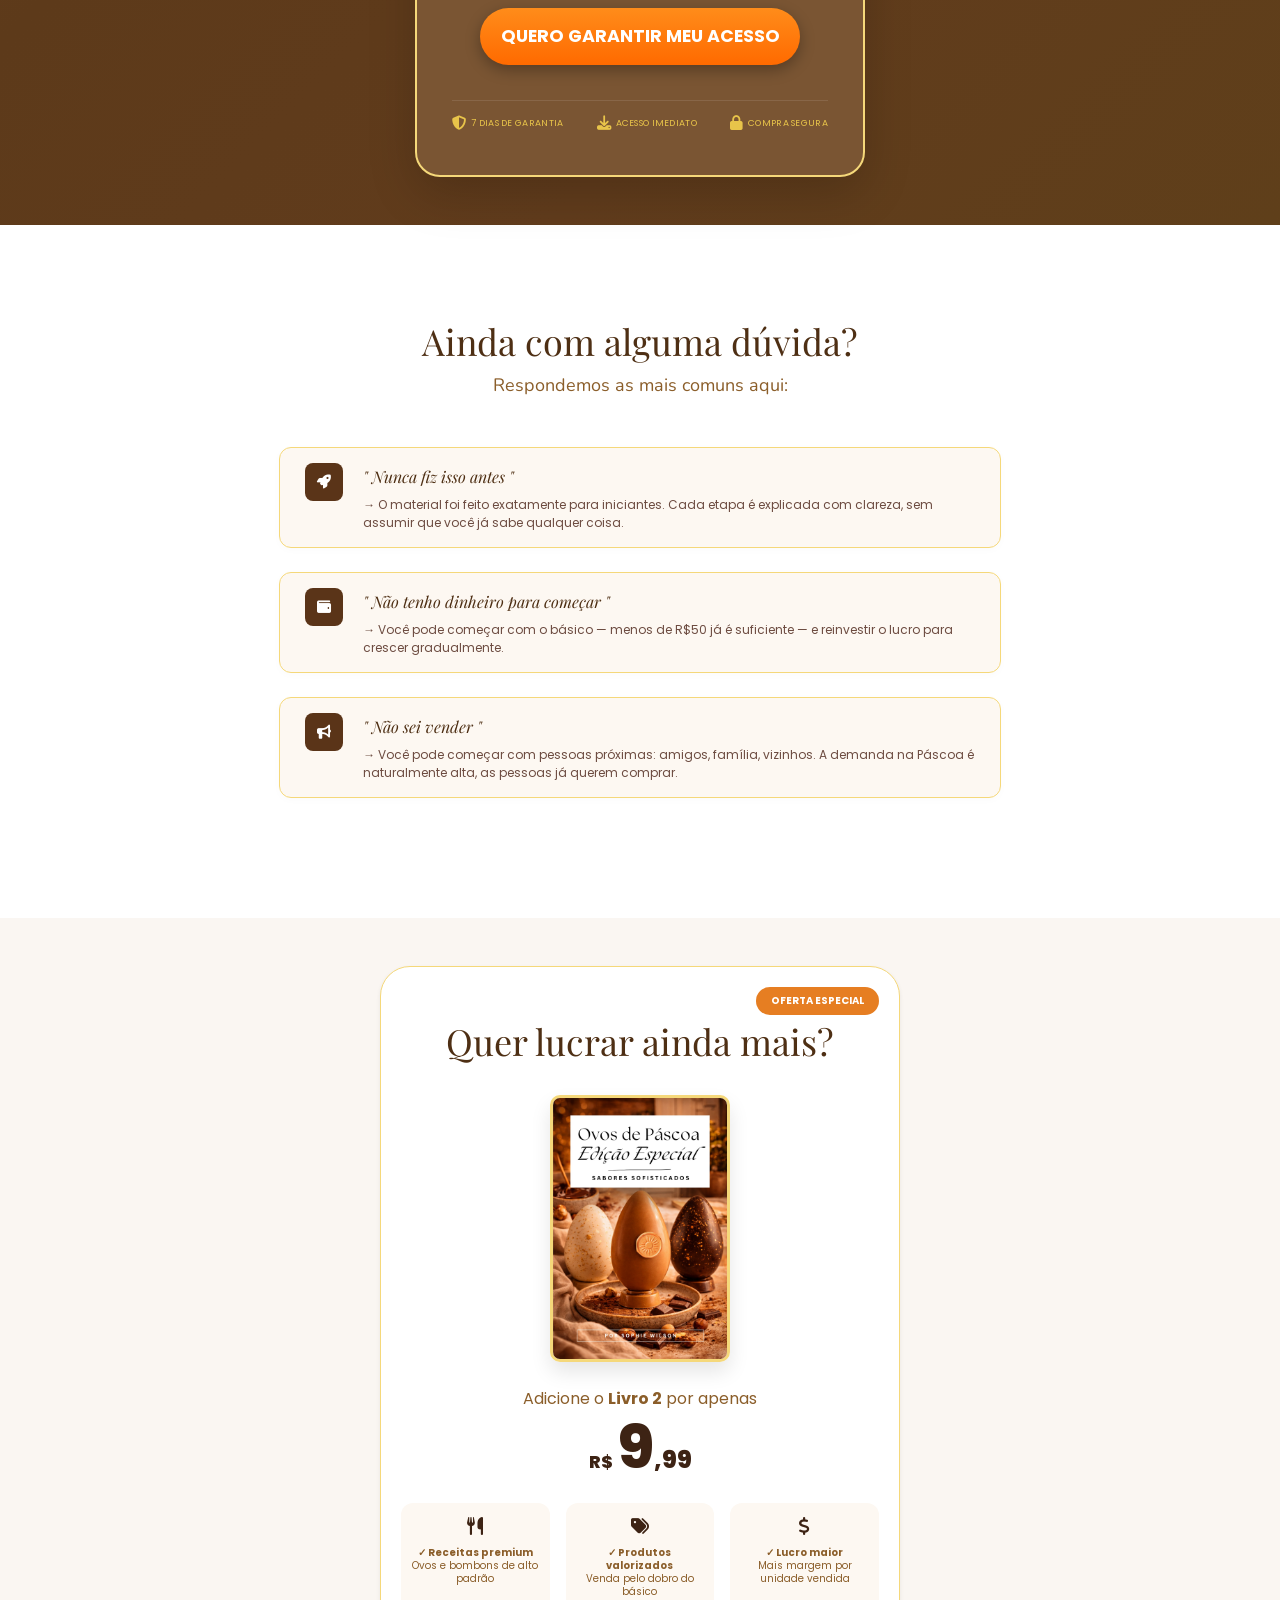
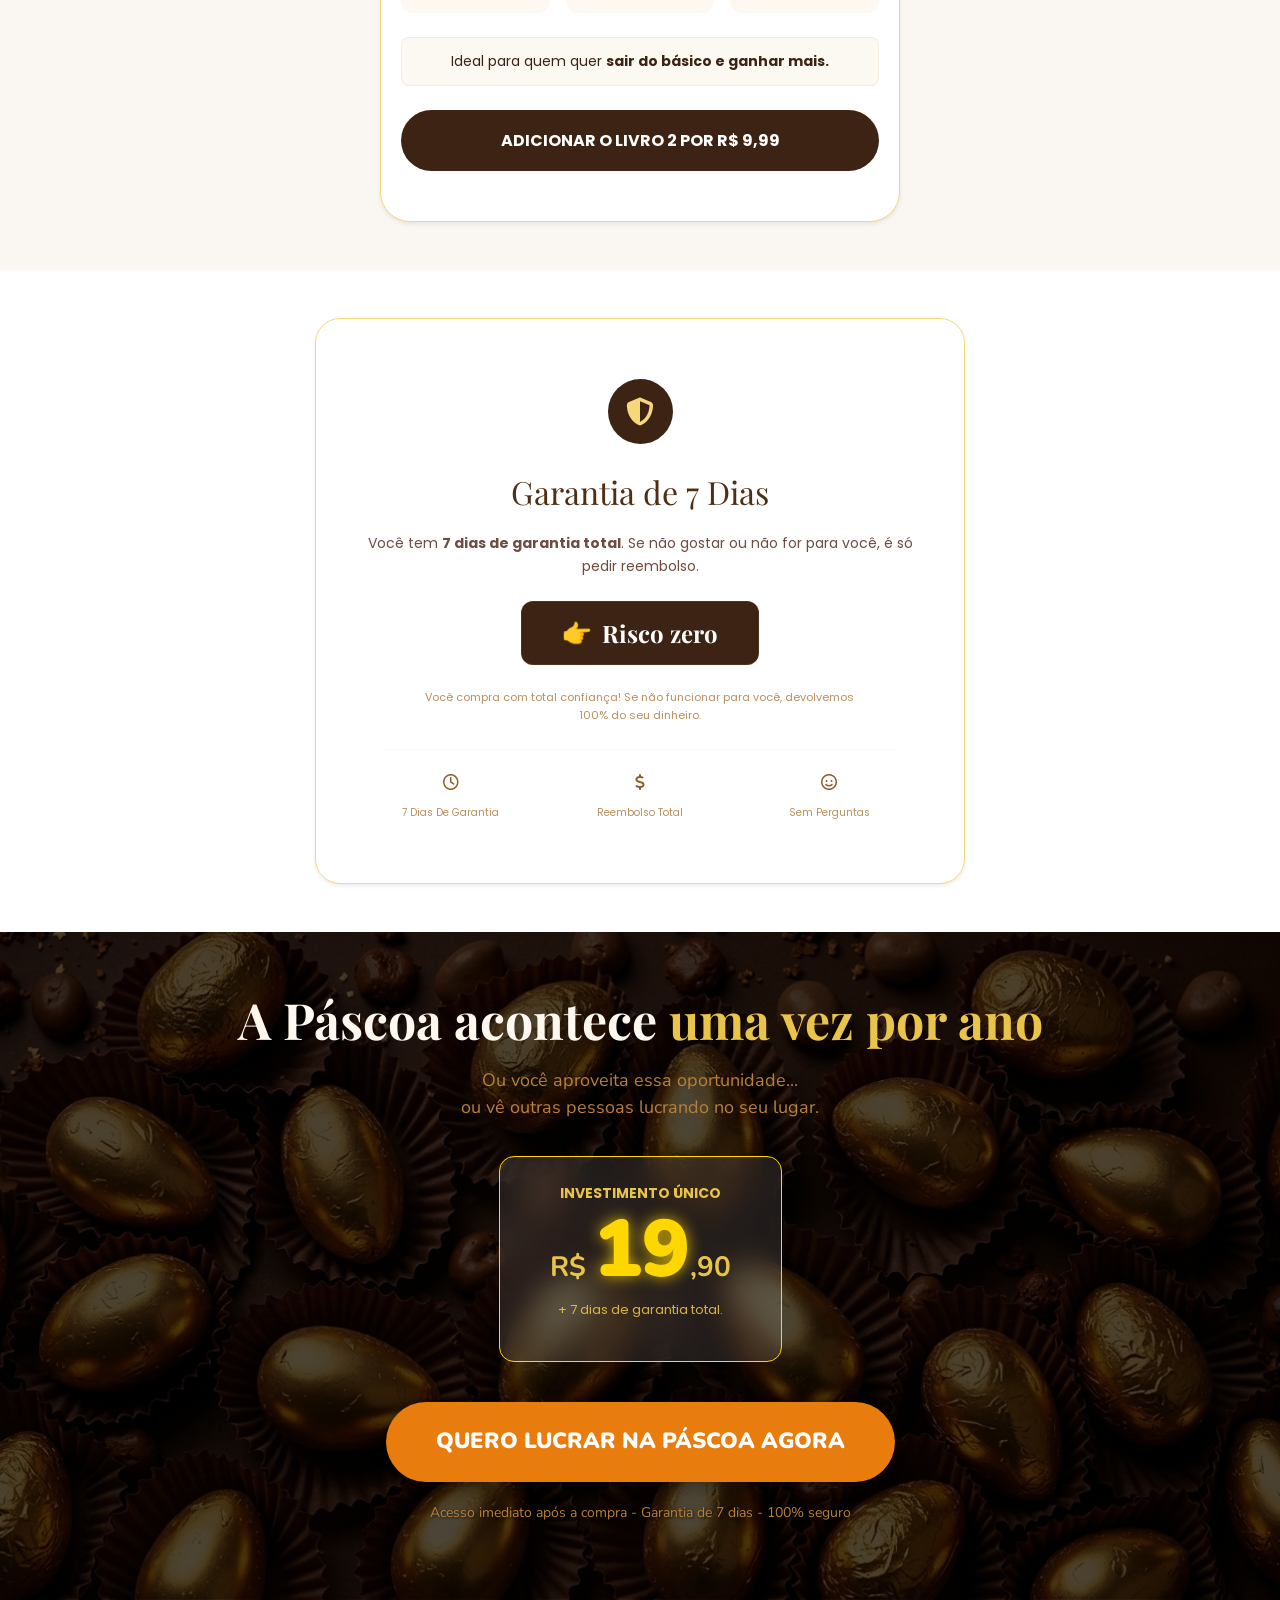
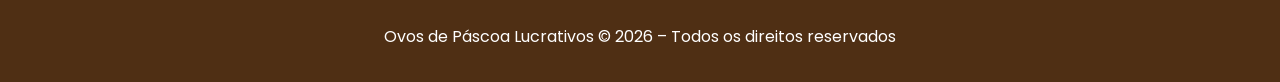
==== commit 2443908c: "arrumando layout para mobile" ====
--- a/index.html
+++ b/index.html
@@ -501,7 +501,7 @@
   <div class="container-pascoa">
     
     <h1 class="titulo-principal">
-      A Páscoa acontece <span class="destaque">uma vez por ano.</span>
+      A Páscoa acontece <span class="destaque">uma vez por ano</span>
     </h1>
 
     <p class="subtitulo">
--- a/style.css
+++ b/style.css
@@ -42,6 +42,7 @@
         line-height: 36px !important;
     }
 }
+
 
 p {
     font-family: 'Poppins', sans-serif;
@@ -188,7 +189,7 @@
     flex-direction: column;
     align-items: center; /* Centraliza o conteúdo horizontalmente */
     justify-content: center; /* Centraliza o conteúdo verticalmente */
-    padding: 40px 180px;
+    padding: 40px 20px;
     box-sizing: border-box;
 }
 
@@ -275,12 +276,31 @@
     line-height: 1.4;
 }
 
+/* Localize sua @media (max-width: 992px) e atualize a .cards-row-pro */
 @media (max-width: 992px) {
     .cards-row-pro {
-        grid-template-columns: 1fr; /* Empilha no mobile */
-        max-width: 400px;
-        margin-left: auto;
-        margin-right: auto;
+        display: flex;
+        flex-direction: column; /* Faz os cards empilharem */
+        align-items: center;
+        gap: 15px;
+        width: 100%;
+    }
+
+    .card-item-pro {
+        max-width: 100%; /* Permite que o card ocupe a largura disponível */
+        width: 100%;
+    }
+    
+    .quote-box-pro {
+        padding: 15px;
+        margin: 20px 10px; /* Dá um respiro nas laterais do box de dúvida */
+    }
+}
+
+/* Adicione esta regra para manter o visual espaçoso apenas em computadores */
+@media (min-width: 992px) {
+    .opportunity-section-pro {
+        padding: 80px 180px;
     }
 }
 
@@ -913,6 +933,25 @@
     font-size: 0.9rem;
 }
 
+/* --- AJUSTE PARA CELULAR  --- */
+@media (max-width: 576px) {
+    /* Reduz o recuo lateral do card para dar mais espaço aos selos */
+    .offer-card {
+        padding: 40px 15px !important; 
+    }
+
+    .card-footer-trust {
+        flex-wrap: wrap;       /* Permite que os itens quebrem linha e não saiam do card */
+        justify-content: center; /* Centraliza os selos no celular */
+        gap: 15px;             /* Aumenta o espaço entre os selos quando empilhados */
+    }
+
+    .card-footer-trust div {
+        flex: 0 1 auto;        /* Garante que cada bloco se ajuste ao conteúdo */
+        justify-content: center;
+    }
+}
+
 
 /* ==========================================================================
    UPSELL & FAQ
@@ -1261,7 +1300,7 @@
 
 .titulo-principal {
   font-family: "Playfair Display", Georgia, serif;
-  font-size: 60px;
+  font-size: clamp(32px, 5vw, 50px); /* Ajusta entre 32px e 60px conforme a tela */
   line-height: 1.1;
   color: rgb(255, 248, 238);
   margin-bottom: 20px;
